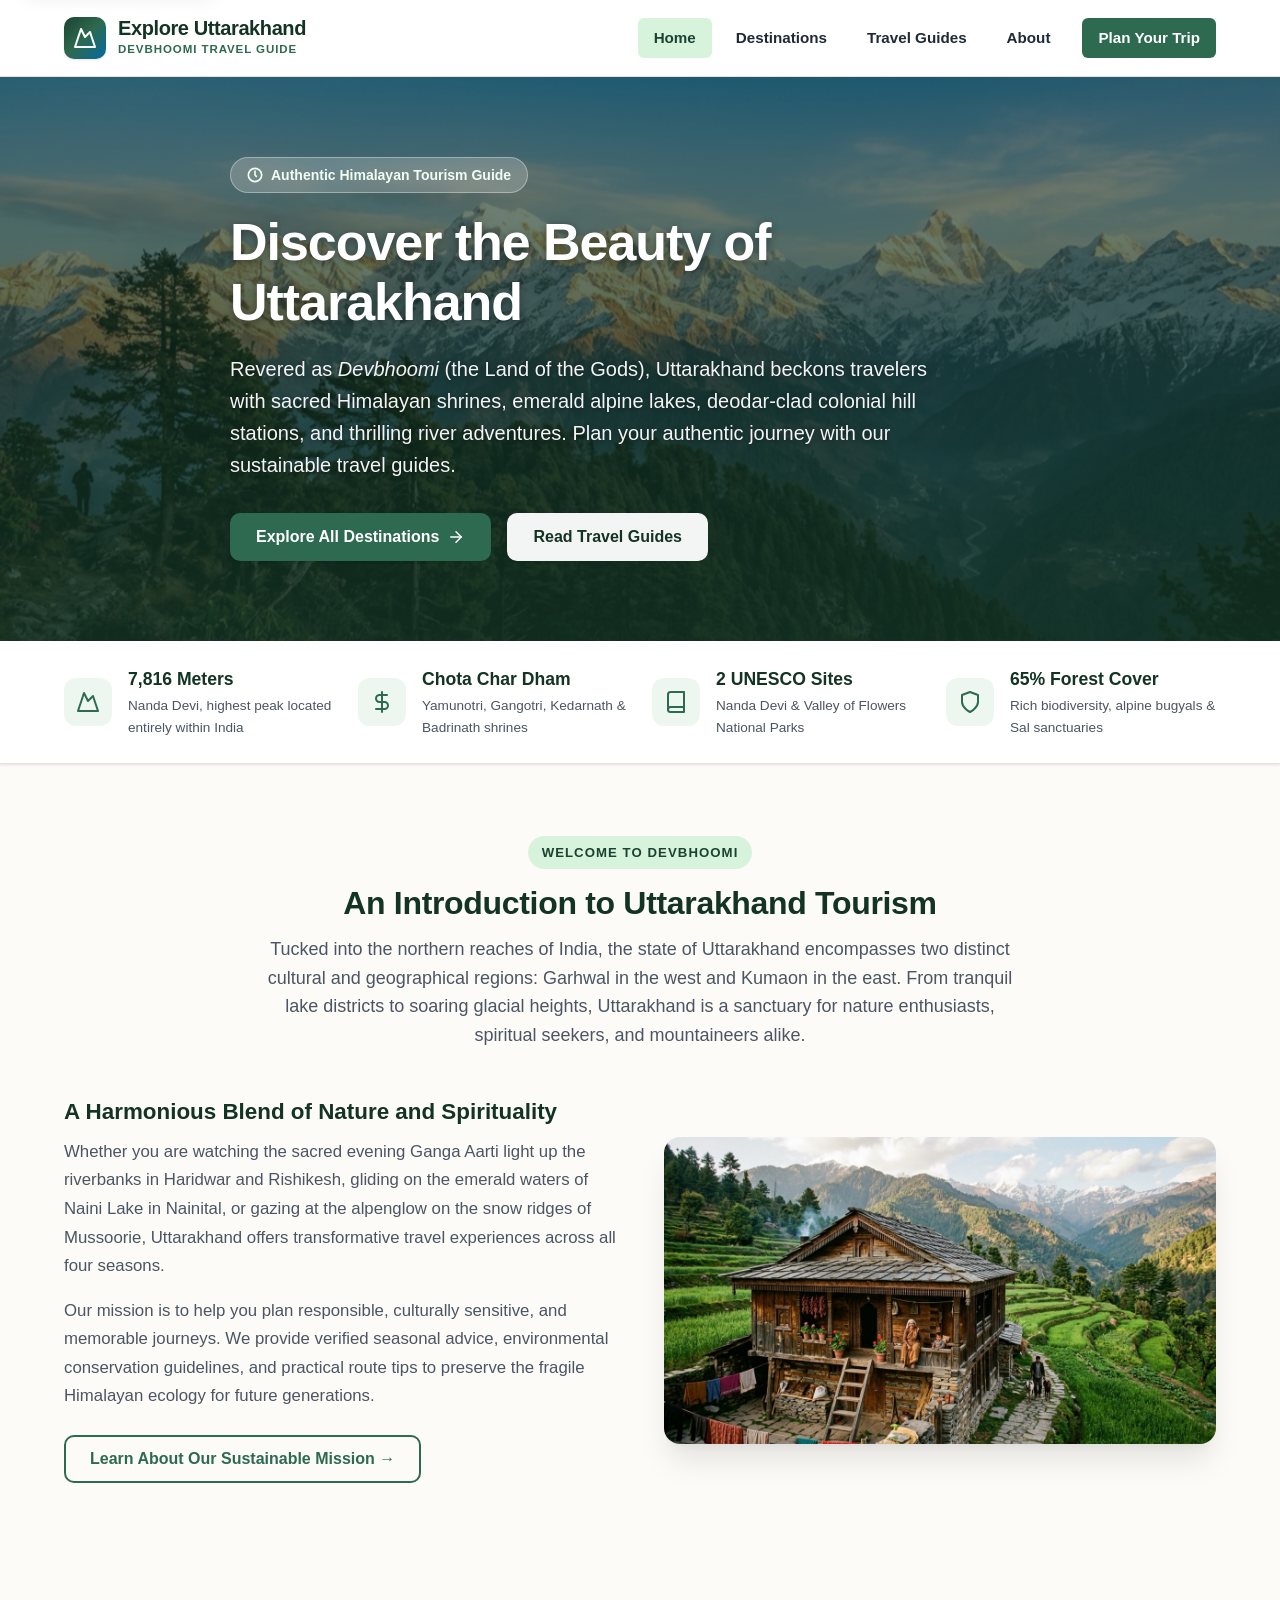
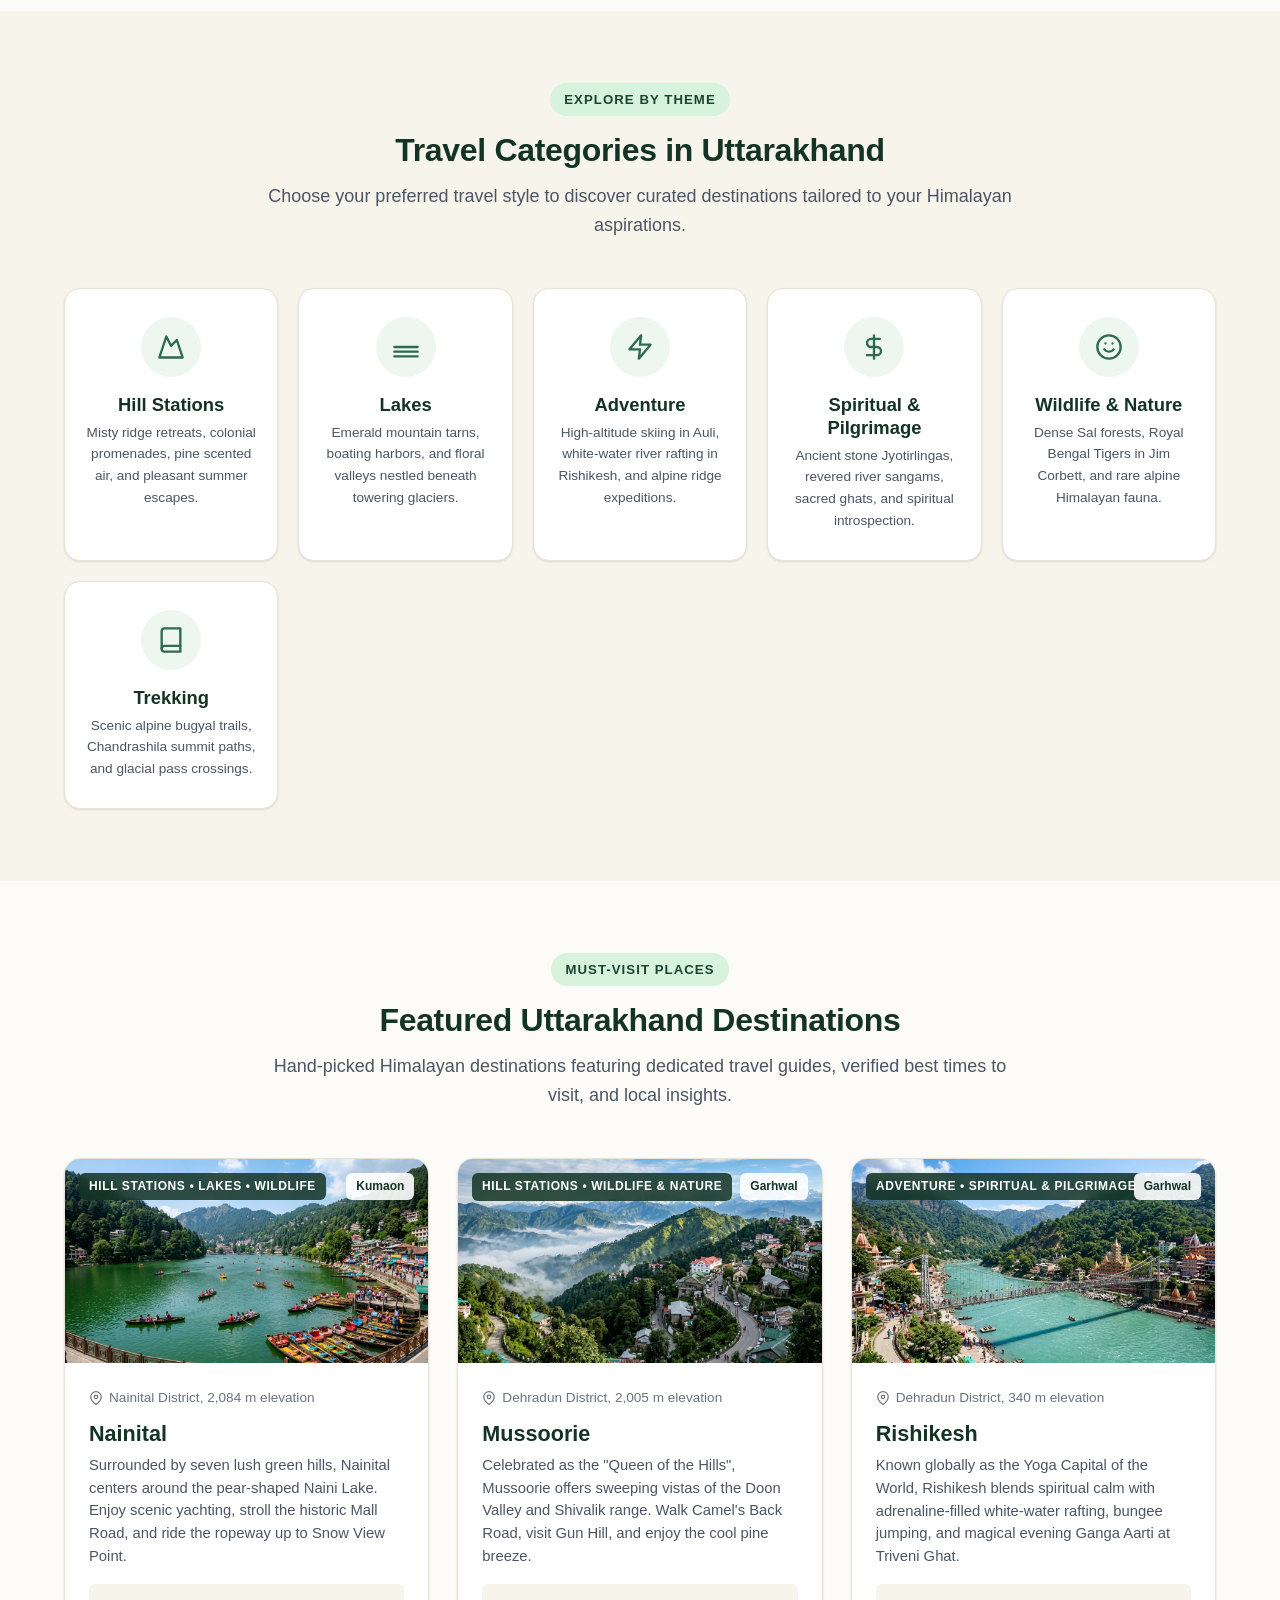
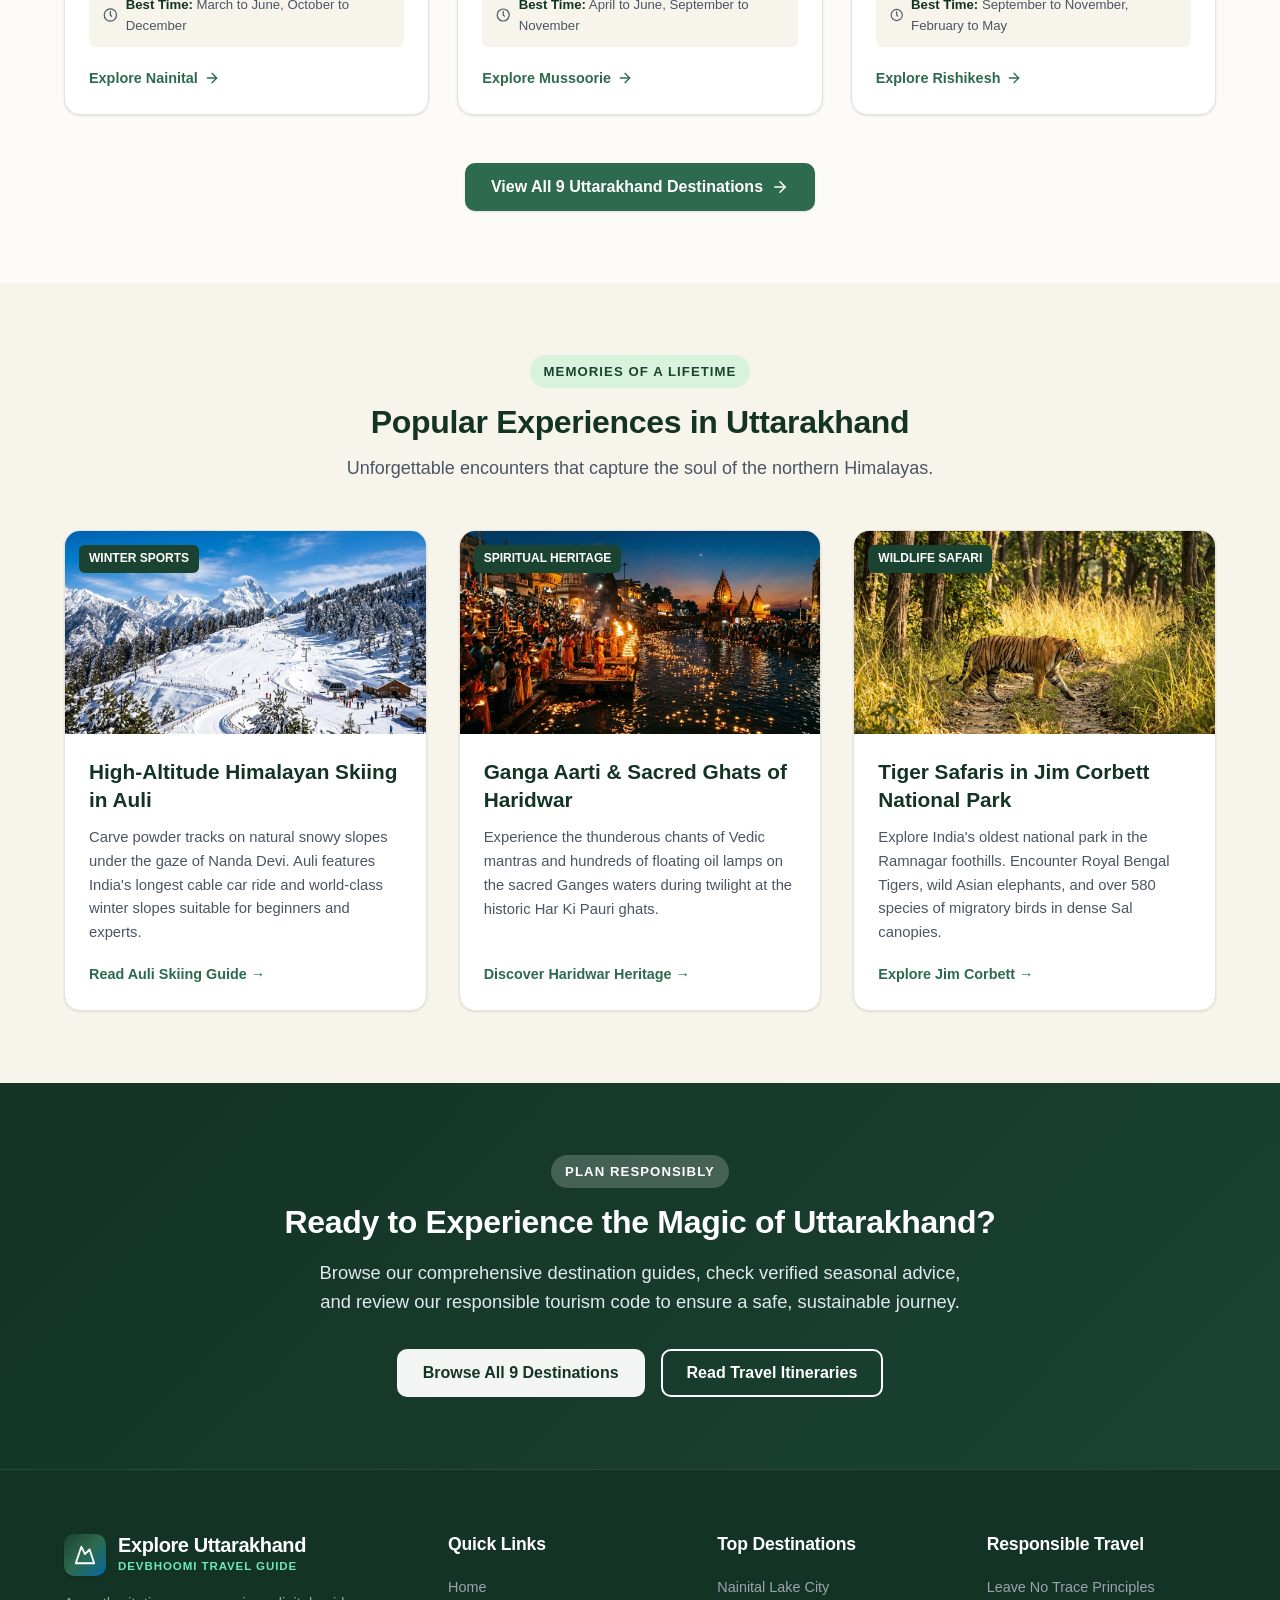
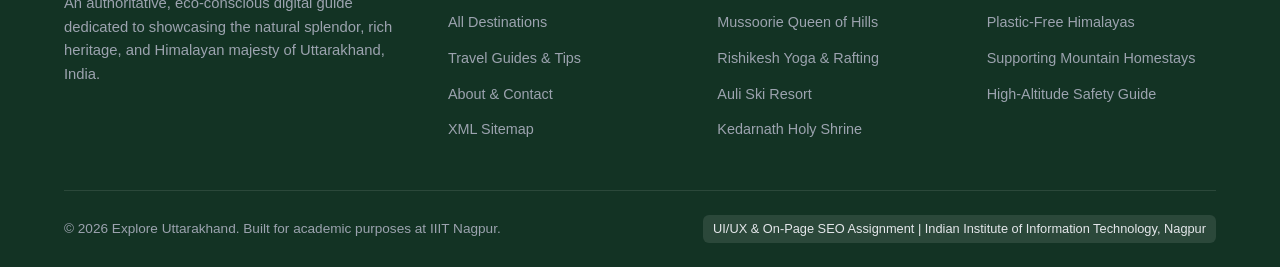
==== index.html @ f5f0573c "Initial commit - Explore Uttarakhand website" ====
<!DOCTYPE html>
<html lang="en">
<head>
  <meta charset="UTF-8">
  <meta name="viewport" content="width=device-width, initial-scale=1.0">
  
  <!-- Primary SEO Meta Tags -->
  <title>Explore Uttarakhand | Official Travel Guide to the Land of the Gods</title>
  <meta name="description" content="Discover the beauty of Uttarakhand with our comprehensive travel guide. Explore Himalayan hill stations, sacred pilgrimage sites, trekking routes, and serene lakes.">
  <meta name="keywords" content="Uttarakhand travel guide, places to visit in Uttarakhand, Uttarakhand tourism, Devbhoomi, Himalayan treks, Nainital, Mussoorie, Rishikesh, Kedarnath">
  <meta name="author" content="Explore Uttarakhand Academic Project Team, IIIT Nagpur">
  <meta name="robots" content="index, follow">
  
  <!-- Canonical URL (Placeholder for live deployment domain) -->
  <link rel="canonical" href="https://exploreuttarakhand.example.com/">

  <!-- Open Graph / Facebook Meta Tags -->
  <meta property="og:type" content="website">
  <meta property="og:site_name" content="Explore Uttarakhand">
  <meta property="og:url" content="https://exploreuttarakhand.example.com/">
  <meta property="og:title" content="Explore Uttarakhand | Official Travel Guide to the Land of the Gods">
  <meta property="og:description" content="Plan your journey across the snow-capped Himalayas, emerald glacial lakes, ancient temples, and roaring rivers of Uttarakhand.">
  <meta property="og:image" content="https://exploreuttarakhand.example.com/images/hero-himalayas.jpg">
  <meta property="og:locale" content="en_IN">

  <!-- Twitter Card Meta Tags -->
  <meta name="twitter:card" content="summary_large_image">
  <meta name="twitter:title" content="Explore Uttarakhand | Official Travel Guide">
  <meta name="twitter:description" content="Plan your journey across the snow-capped Himalayas, emerald glacial lakes, ancient temples, and roaring rivers of Uttarakhand.">
  <meta name="twitter:image" content="https://exploreuttarakhand.example.com/images/hero-himalayas.jpg">

  <!-- Stylesheet -->
  <link rel="stylesheet" href="css/style.css">

  <!-- Structured Data: Organization & WebSite JSON-LD -->
  <script type="application/ld+json">
  {
    "@context": "https://schema.org",
    "@graph": [
      {
        "@type": "WebSite",
        "@id": "https://exploreuttarakhand.example.com/#website",
        "url": "https://exploreuttarakhand.example.com/",
        "name": "Explore Uttarakhand",
        "description": "Comprehensive travel guide for tourism in Uttarakhand, India.",
        "inLanguage": "en-IN",
        "potentialAction": {
          "@type": "SearchAction",
          "target": "https://exploreuttarakhand.example.com/destinations.html?search={search_term_string}",
          "query-input": "required name=search_term_string"
        }
      },
      {
        "@type": "Organization",
        "@id": "https://exploreuttarakhand.example.com/#organization",
        "name": "Explore Uttarakhand Tourism Project",
        "url": "https://exploreuttarakhand.example.com/",
        "logo": "https://exploreuttarakhand.example.com/images/hero-himalayas.jpg",
        "description": "An educational UI/UX and On-Page SEO tourism initiative at the Indian Institute of Information Technology, Nagpur."
      }
    ]
  }
  </script>
</head>
<body>
  <!-- Accessible Skip to Content Link -->
  <a href="#main-content" class="skip-link">Skip to main content</a>

  <!-- Global Header & Navigation -->
  <header class="site-header">
    <div class="container navbar">
      <a href="index.html" class="brand-logo" aria-label="Explore Uttarakhand Homepage">
        <div class="brand-emblem" aria-hidden="true">
          <svg width="24" height="24" viewBox="0 0 24 24" fill="none" stroke="currentColor" stroke-width="2" stroke-linecap="round" stroke-linejoin="round">
            <path d="m8 3 4 8 5-5 5 15H2L8 3z"></path>
          </svg>
        </div>
        <div class="brand-text">
          <span class="brand-title">Explore Uttarakhand</span>
          <span class="brand-subtitle">Devbhoomi Travel Guide</span>
        </div>
      </a>

      <!-- Mobile Navigation Hamburger Button -->
      <button class="nav-toggle" aria-label="Toggle navigation menu" aria-expanded="false" aria-controls="primaryNavigation">
        <svg width="24" height="24" viewBox="0 0 24 24" fill="none" stroke="currentColor" stroke-width="2" stroke-linecap="round" stroke-linejoin="round">
          <line x1="3" y1="12" x2="21" y2="12"></line>
          <line x1="3" y1="6" x2="21" y2="6"></line>
          <line x1="3" y1="18" x2="21" y2="18"></line>
        </svg>
      </button>

      <!-- Primary Navigation Links -->
      <nav id="primaryNavigation" aria-label="Primary Site Navigation">
        <ul class="nav-menu">
          <li><a href="index.html" class="nav-link active" aria-current="page">Home</a></li>
          <li><a href="destinations.html" class="nav-link">Destinations</a></li>
          <li><a href="travel-guides.html" class="nav-link">Travel Guides</a></li>
          <li><a href="about.html" class="nav-link">About</a></li>
          <li><a href="destinations.html" class="nav-link nav-cta">Plan Your Trip</a></li>
        </ul>
      </nav>
    </div>
  </header>

  <!-- Main Landmark -->
  <main id="main-content">
    
    <!-- Hero Section -->
    <section class="hero" aria-label="Discover Uttarakhand Hero">
      <div class="hero-bg-wrapper">
        <img src="images/hero-himalayas.jpg" alt="Golden morning sunlight illuminating snow-capped Himalayan mountain peaks in Uttarakhand with alpine pine trees" class="hero-bg-img" width="1200" height="675" fetchpriority="high">
        <div class="hero-overlay"></div>
      </div>
      <div class="container hero-content">
        <span class="hero-tag">
          <svg width="16" height="16" viewBox="0 0 24 24" fill="none" stroke="currentColor" stroke-width="2.5" stroke-linecap="round" stroke-linejoin="round" aria-hidden="true">
            <circle cx="12" cy="12" r="10"></circle>
            <polyline points="12 6 12 12 14 14"></polyline>
          </svg>
          Authentic Himalayan Tourism Guide
        </span>
        <h1 class="hero-title">Discover the Beauty of Uttarakhand</h1>
        <p class="hero-lead">
          Revered as <em>Devbhoomi</em> (the Land of the Gods), Uttarakhand beckons travelers with sacred Himalayan shrines, emerald alpine lakes, deodar-clad colonial hill stations, and thrilling river adventures. Plan your authentic journey with our sustainable travel guides.
        </p>
        <div class="hero-actions">
          <a href="destinations.html" class="btn btn-primary">
            Explore All Destinations
            <svg width="18" height="18" viewBox="0 0 24 24" fill="none" stroke="currentColor" stroke-width="2" stroke-linecap="round" stroke-linejoin="round" aria-hidden="true"><line x1="5" y1="12" x2="19" y2="12"></line><polyline points="12 5 19 12 12 19"></polyline></svg>
          </a>
          <a href="travel-guides.html" class="btn btn-secondary">Read Travel Guides</a>
        </div>
      </div>
    </section>

    <!-- Highlights Fast Facts Bar -->
    <section class="highlights-bar" aria-label="Uttarakhand Key Highlights">
      <div class="container">
        <div class="highlights-grid">
          <div class="highlight-item">
            <div class="highlight-icon" aria-hidden="true">
              <svg width="24" height="24" viewBox="0 0 24 24" fill="none" stroke="currentColor" stroke-width="2" stroke-linecap="round" stroke-linejoin="round"><path d="m8 3 4 8 5-5 5 15H2L8 3z"></path></svg>
            </div>
            <div>
              <div class="highlight-title">7,816 Meters</div>
              <p class="highlight-desc">Nanda Devi, highest peak located entirely within India</p>
            </div>
          </div>
          <div class="highlight-item">
            <div class="highlight-icon" aria-hidden="true">
              <svg width="24" height="24" viewBox="0 0 24 24" fill="none" stroke="currentColor" stroke-width="2" stroke-linecap="round" stroke-linejoin="round"><path d="M12 2v20M17 5H9.5a3.5 3.5 0 0 0 0 7h5a3.5 3.5 0 0 1 0 7H6"></path></svg>
            </div>
            <div>
              <div class="highlight-title">Chota Char Dham</div>
              <p class="highlight-desc">Yamunotri, Gangotri, Kedarnath & Badrinath shrines</p>
            </div>
          </div>
          <div class="highlight-item">
            <div class="highlight-icon" aria-hidden="true">
              <svg width="24" height="24" viewBox="0 0 24 24" fill="none" stroke="currentColor" stroke-width="2" stroke-linecap="round" stroke-linejoin="round"><path d="M4 19.5A2.5 2.5 0 0 1 6.5 17H20"></path><path d="M6.5 2H20v20H6.5A2.5 2.5 0 0 1 4 19.5v-15A2.5 2.5 0 0 1 6.5 2z"></path></svg>
            </div>
            <div>
              <div class="highlight-title">2 UNESCO Sites</div>
              <p class="highlight-desc">Nanda Devi & Valley of Flowers National Parks</p>
            </div>
          </div>
          <div class="highlight-item">
            <div class="highlight-icon" aria-hidden="true">
              <svg width="24" height="24" viewBox="0 0 24 24" fill="none" stroke="currentColor" stroke-width="2" stroke-linecap="round" stroke-linejoin="round"><path d="M12 22s8-4 8-10V5l-8-3-8 3v7c0 6 8 10 8 10z"></path></svg>
            </div>
            <div>
              <div class="highlight-title">65% Forest Cover</div>
              <p class="highlight-desc">Rich biodiversity, alpine bugyals & Sal sanctuaries</p>
            </div>
          </div>
        </div>
      </div>
    </section>

    <!-- Introduction to Uttarakhand Tourism -->
    <section class="section" aria-labelledby="introHeading">
      <div class="container">
        <div class="section-header">
          <span class="section-badge">Welcome to Devbhoomi</span>
          <h2 id="introHeading">An Introduction to Uttarakhand Tourism</h2>
          <p>
            Tucked into the northern reaches of India, the state of Uttarakhand encompasses two distinct cultural and geographical regions: Garhwal in the west and Kumaon in the east. From tranquil lake districts to soaring glacial heights, Uttarakhand is a sanctuary for nature enthusiasts, spiritual seekers, and mountaineers alike.
          </p>
        </div>

        <div class="about-grid">
          <div class="about-text">
            <h3>A Harmonious Blend of Nature and Spirituality</h3>
            <p>
              Whether you are watching the sacred evening Ganga Aarti light up the riverbanks in Haridwar and Rishikesh, gliding on the emerald waters of Naini Lake in Nainital, or gazing at the alpenglow on the snow ridges of Mussoorie, Uttarakhand offers transformative travel experiences across all four seasons.
            </p>
            <p>
              Our mission is to help you plan responsible, culturally sensitive, and memorable journeys. We provide verified seasonal advice, environmental conservation guidelines, and practical route tips to preserve the fragile Himalayan ecology for future generations.
            </p>
            <div style="margin-top: 24px;">
              <a href="about.html" class="btn btn-outline">Learn About Our Sustainable Mission &rarr;</a>
            </div>
          </div>
          <div class="about-image-wrapper">
            <img src="images/about-uttarakhand-heritage.jpg" alt="Traditional slate-roofed wooden mountain house nestled in terraced agricultural fields in Uttarakhand" width="1200" height="675" loading="lazy">
          </div>
        </div>
      </div>
    </section>

    <!-- Travel Categories Section -->
    <section class="section section-alt" aria-labelledby="categoriesHeading">
      <div class="container">
        <div class="section-header">
          <span class="section-badge">Explore by Theme</span>
          <h2 id="categoriesHeading">Travel Categories in Uttarakhand</h2>
          <p>Choose your preferred travel style to discover curated destinations tailored to your Himalayan aspirations.</p>
        </div>

        <div class="categories-grid">
          <!-- Hill Stations -->
          <a href="destinations.html?category=Hill+Stations" class="category-card" aria-label="Explore Hill Stations in Uttarakhand">
            <div class="category-icon-box" aria-hidden="true">
              <svg width="28" height="28" viewBox="0 0 24 24" fill="none" stroke="currentColor" stroke-width="2" stroke-linecap="round" stroke-linejoin="round">
                <path d="m8 3 4 8 5-5 5 15H2L8 3z"></path>
              </svg>
            </div>
            <h3 class="category-title">Hill Stations</h3>
            <p class="category-text">Misty ridge retreats, colonial promenades, pine scented air, and pleasant summer escapes.</p>
          </a>

          <!-- Lakes -->
          <a href="destinations.html?category=Lakes" class="category-card" aria-label="Explore Himalayan Lakes in Uttarakhand">
            <div class="category-icon-box" aria-hidden="true">
              <svg width="28" height="28" viewBox="0 0 24 24" fill="none" stroke="currentColor" stroke-width="2" stroke-linecap="round" stroke-linejoin="round">
                <path d="M2 12h20M2 16h20M2 20h20"></path>
              </svg>
            </div>
            <h3 class="category-title">Lakes</h3>
            <p class="category-text">Emerald mountain tarns, boating harbors, and floral valleys nestled beneath towering glaciers.</p>
          </a>

          <!-- Adventure -->
          <a href="destinations.html?category=Adventure" class="category-card" aria-label="Explore Adventure and Treks in Uttarakhand">
            <div class="category-icon-box" aria-hidden="true">
              <svg width="28" height="28" viewBox="0 0 24 24" fill="none" stroke="currentColor" stroke-width="2" stroke-linecap="round" stroke-linejoin="round">
                <polygon points="13 2 3 14 12 14 11 22 21 10 12 10 13 2"></polygon>
              </svg>
            </div>
            <h3 class="category-title">Adventure</h3>
            <p class="category-text">High-altitude skiing in Auli, white-water river rafting in Rishikesh, and alpine ridge expeditions.</p>
          </a>

          <!-- Spiritual & Pilgrimage -->
          <a href="destinations.html?category=Spiritual+%26+Pilgrimage" class="category-card" aria-label="Explore Spiritual & Pilgrimage Shrines in Uttarakhand">
            <div class="category-icon-box" aria-hidden="true">
              <svg width="28" height="28" viewBox="0 0 24 24" fill="none" stroke="currentColor" stroke-width="2" stroke-linecap="round" stroke-linejoin="round">
                <path d="M12 2v20M17 5H9.5a3.5 3.5 0 0 0 0 7h5a3.5 3.5 0 0 1 0 7H6"></path>
              </svg>
            </div>
            <h3 class="category-title">Spiritual & Pilgrimage</h3>
            <p class="category-text">Ancient stone Jyotirlingas, revered river sangams, sacred ghats, and spiritual introspection.</p>
          </a>

          <!-- Wildlife & Nature -->
          <a href="destinations.html?category=Wildlife+%26+Nature" class="category-card" aria-label="Explore Wildlife & Nature Sanctuaries in Uttarakhand">
            <div class="category-icon-box" aria-hidden="true">
              <svg width="28" height="28" viewBox="0 0 24 24" fill="none" stroke="currentColor" stroke-width="2" stroke-linecap="round" stroke-linejoin="round">
                <circle cx="12" cy="12" r="10"></circle>
                <path d="M8 14s1.5 2 4 2 4-2 4-2"></path>
                <line x1="9" y1="9" x2="9.01" y2="9"></line>
                <line x1="15" y1="9" x2="15.01" y2="9"></line>
              </svg>
            </div>
            <h3 class="category-title">Wildlife & Nature</h3>
            <p class="category-text">Dense Sal forests, Royal Bengal Tigers in Jim Corbett, and rare alpine Himalayan fauna.</p>
          </a>

          <!-- Trekking -->
          <a href="destinations.html?category=Trekking" class="category-card" aria-label="Explore Trekking Trails in Uttarakhand">
            <div class="category-icon-box" aria-hidden="true">
              <svg width="28" height="28" viewBox="0 0 24 24" fill="none" stroke="currentColor" stroke-width="2" stroke-linecap="round" stroke-linejoin="round">
                <path d="M4 19.5A2.5 2.5 0 0 1 6.5 17H20"></path>
                <path d="M6.5 2H20v20H6.5A2.5 2.5 0 0 1 4 19.5v-15A2.5 2.5 0 0 1 6.5 2z"></path>
              </svg>
            </div>
            <h3 class="category-title">Trekking</h3>
            <p class="category-text">Scenic alpine bugyal trails, Chandrashila summit paths, and glacial pass crossings.</p>
          </a>
        </div>
      </div>
    </section>

    <!-- Featured Destinations Section -->
    <section class="section" aria-labelledby="featuredHeading">
      <div class="container">
        <div class="section-header">
          <span class="section-badge">Must-Visit Places</span>
          <h2 id="featuredHeading">Featured Uttarakhand Destinations</h2>
          <p>Hand-picked Himalayan destinations featuring dedicated travel guides, verified best times to visit, and local insights.</p>
        </div>

        <div class="destinations-grid">
          
          <!-- Card 1: Nainital -->
          <article class="destination-card">
            <div class="destination-img-wrapper">
              <img src="images/destination-nainital-lake.jpg" alt="Vibrant colorful wooden rowboats floating peacefully on emerald Naini Lake surrounded by forested hill slopes" class="destination-img" width="1200" height="675" loading="lazy">
              <span class="destination-badge">Hill Stations • Lakes • Wildlife</span>
              <span class="destination-region">Kumaon</span>
            </div>
            <div class="destination-body">
              <div class="destination-location">
                <svg width="14" height="14" viewBox="0 0 24 24" fill="none" stroke="currentColor" stroke-width="2" stroke-linecap="round" stroke-linejoin="round" aria-hidden="true"><path d="M21 10c0 7-9 13-9 13s-9-6-9-13a9 9 0 0 1 18 0z"></path><circle cx="12" cy="10" r="3"></circle></svg>
                Nainital District, 2,084 m elevation
              </div>
              <h3 class="destination-title">
                <a href="nainital.html">Nainital</a>
              </h3>
              <p class="destination-desc">
                Surrounded by seven lush green hills, Nainital centers around the pear-shaped Naini Lake. Enjoy scenic yachting, stroll the historic Mall Road, and ride the ropeway up to Snow View Point.
              </p>
              <div class="destination-meta-box">
                <svg width="16" height="16" viewBox="0 0 24 24" fill="none" stroke="currentColor" stroke-width="2" stroke-linecap="round" stroke-linejoin="round" aria-hidden="true"><circle cx="12" cy="12" r="10"></circle><polyline points="12 6 12 12 14 14"></polyline></svg>
                <span><strong>Best Time:</strong> March to June, October to December</span>
              </div>
              <div class="destination-footer">
                <a href="nainital.html" class="destination-link-btn" aria-label="Explore Nainital dedicated travel guide">
                  Explore Nainital
                  <svg width="16" height="16" viewBox="0 0 24 24" fill="none" stroke="currentColor" stroke-width="2" stroke-linecap="round" stroke-linejoin="round" aria-hidden="true"><line x1="5" y1="12" x2="19" y2="12"></line><polyline points="12 5 19 12 12 19"></polyline></svg>
                </a>
              </div>
            </div>
          </article>

          <!-- Card 2: Mussoorie -->
          <article class="destination-card">
            <div class="destination-img-wrapper">
              <img src="images/destination-mussoorie-hills.jpg" alt="Picturesque hill town of Mussoorie overlooking misty mountain valleys and distant snow-clad Himalayan peaks" class="destination-img" width="1200" height="675" loading="lazy">
              <span class="destination-badge">Hill Stations • Wildlife & Nature</span>
              <span class="destination-region">Garhwal</span>
            </div>
            <div class="destination-body">
              <div class="destination-location">
                <svg width="14" height="14" viewBox="0 0 24 24" fill="none" stroke="currentColor" stroke-width="2" stroke-linecap="round" stroke-linejoin="round" aria-hidden="true"><path d="M21 10c0 7-9 13-9 13s-9-6-9-13a9 9 0 0 1 18 0z"></path><circle cx="12" cy="10" r="3"></circle></svg>
                Dehradun District, 2,005 m elevation
              </div>
              <h3 class="destination-title">
                <a href="mussoorie.html">Mussoorie</a>
              </h3>
              <p class="destination-desc">
                Celebrated as the "Queen of the Hills", Mussoorie offers sweeping vistas of the Doon Valley and Shivalik range. Walk Camel's Back Road, visit Gun Hill, and enjoy the cool pine breeze.
              </p>
              <div class="destination-meta-box">
                <svg width="16" height="16" viewBox="0 0 24 24" fill="none" stroke="currentColor" stroke-width="2" stroke-linecap="round" stroke-linejoin="round" aria-hidden="true"><circle cx="12" cy="12" r="10"></circle><polyline points="12 6 12 12 14 14"></polyline></svg>
                <span><strong>Best Time:</strong> April to June, September to November</span>
              </div>
              <div class="destination-footer">
                <a href="mussoorie.html" class="destination-link-btn" aria-label="Explore Mussoorie dedicated travel guide">
                  Explore Mussoorie
                  <svg width="16" height="16" viewBox="0 0 24 24" fill="none" stroke="currentColor" stroke-width="2" stroke-linecap="round" stroke-linejoin="round" aria-hidden="true"><line x1="5" y1="12" x2="19" y2="12"></line><polyline points="12 5 19 12 12 19"></polyline></svg>
                </a>
              </div>
            </div>
          </article>

          <!-- Card 3: Rishikesh -->
          <article class="destination-card">
            <div class="destination-img-wrapper">
              <img src="images/destination-rishikesh-ganga.jpg" alt="Iconic suspension bridge stretching across the turquoise holy Ganga river flanked by temples and green Himalayan hills in Rishikesh" class="destination-img" width="1200" height="675" loading="lazy">
              <span class="destination-badge">Adventure • Spiritual & Pilgrimage</span>
              <span class="destination-region">Garhwal</span>
            </div>
            <div class="destination-body">
              <div class="destination-location">
                <svg width="14" height="14" viewBox="0 0 24 24" fill="none" stroke="currentColor" stroke-width="2" stroke-linecap="round" stroke-linejoin="round" aria-hidden="true"><path d="M21 10c0 7-9 13-9 13s-9-6-9-13a9 9 0 0 1 18 0z"></path><circle cx="12" cy="10" r="3"></circle></svg>
                Dehradun District, 340 m elevation
              </div>
              <h3 class="destination-title">
                <a href="rishikesh.html">Rishikesh</a>
              </h3>
              <p class="destination-desc">
                Known globally as the Yoga Capital of the World, Rishikesh blends spiritual calm with adrenaline-filled white-water rafting, bungee jumping, and magical evening Ganga Aarti at Triveni Ghat.
              </p>
              <div class="destination-meta-box">
                <svg width="16" height="16" viewBox="0 0 24 24" fill="none" stroke="currentColor" stroke-width="2" stroke-linecap="round" stroke-linejoin="round" aria-hidden="true"><circle cx="12" cy="12" r="10"></circle><polyline points="12 6 12 12 14 14"></polyline></svg>
                <span><strong>Best Time:</strong> September to November, February to May</span>
              </div>
              <div class="destination-footer">
                <a href="rishikesh.html" class="destination-link-btn" aria-label="Explore Rishikesh dedicated travel guide">
                  Explore Rishikesh
                  <svg width="16" height="16" viewBox="0 0 24 24" fill="none" stroke="currentColor" stroke-width="2" stroke-linecap="round" stroke-linejoin="round" aria-hidden="true"><line x1="5" y1="12" x2="19" y2="12"></line><polyline points="12 5 19 12 12 19"></polyline></svg>
                </a>
              </div>
            </div>
          </article>

        </div>

        <div style="text-align: center; margin-top: 48px;">
          <a href="destinations.html" class="btn btn-primary">
            View All 9 Uttarakhand Destinations
            <svg width="18" height="18" viewBox="0 0 24 24" fill="none" stroke="currentColor" stroke-width="2" stroke-linecap="round" stroke-linejoin="round" aria-hidden="true"><line x1="5" y1="12" x2="19" y2="12"></line><polyline points="12 5 19 12 12 19"></polyline></svg>
          </a>
        </div>
      </div>
    </section>

    <!-- Popular Experiences & Travel Inspiration -->
    <section class="section section-alt" aria-labelledby="experiencesHeading">
      <div class="container">
        <div class="section-header">
          <span class="section-badge">Memories of a Lifetime</span>
          <h2 id="experiencesHeading">Popular Experiences in Uttarakhand</h2>
          <p>Unforgettable encounters that capture the soul of the northern Himalayas.</p>
        </div>

        <div class="guides-grid">
          
          <div class="guide-card">
            <div class="guide-img-box">
              <img src="images/destination-auli-snow.jpg" alt="Snowboarders and skiers on snowy slopes of Auli ski resort in winter" class="guide-img" width="1200" height="675" loading="lazy">
              <span class="guide-category-tag">Winter Sports</span>
            </div>
            <div class="guide-body">
              <h3 class="guide-title">High-Altitude Himalayan Skiing in Auli</h3>
              <p class="guide-excerpt">
                Carve powder tracks on natural snowy slopes under the gaze of Nanda Devi. Auli features India's longest cable car ride and world-class winter slopes suitable for beginners and experts.
              </p>
              <a href="destination-details.html?id=auli" class="destination-link-btn">Read Auli Skiing Guide &rarr;</a>
            </div>
          </div>

          <div class="guide-card">
            <div class="guide-img-box">
              <img src="images/destination-haridwar-ghat.jpg" alt="Har Ki Pauri ghat glowing with evening diyas and oil lamps during holy Ganga Aarti" class="guide-img" width="1200" height="675" loading="lazy">
              <span class="guide-category-tag">Spiritual Heritage</span>
            </div>
            <div class="guide-body">
              <h3 class="guide-title">Ganga Aarti & Sacred Ghats of Haridwar</h3>
              <p class="guide-excerpt">
                Experience the thunderous chants of Vedic mantras and hundreds of floating oil lamps on the sacred Ganges waters during twilight at the historic Har Ki Pauri ghats.
              </p>
              <a href="destination-details.html?id=haridwar" class="destination-link-btn">Discover Haridwar Heritage &rarr;</a>
            </div>
          </div>

          <div class="guide-card">
            <div class="guide-img-box">
              <img src="images/experience-corbett-wildlife.jpg" alt="Bengal tiger walking along forested track in Jim Corbett National Park" class="guide-img" width="1200" height="675" loading="lazy">
              <span class="guide-category-tag">Wildlife Safari</span>
            </div>
            <div class="guide-body">
              <h3 class="guide-title">Tiger Safaris in Jim Corbett National Park</h3>
              <p class="guide-excerpt">
                Explore India's oldest national park in the Ramnagar foothills. Encounter Royal Bengal Tigers, wild Asian elephants, and over 580 species of migratory birds in dense Sal canopies.
              </p>
              <a href="jim-corbett.html" class="destination-link-btn">Explore Jim Corbett &rarr;</a>
            </div>
          </div>

        </div>
      </div>
    </section>

    <!-- Call to Action Banner -->
    <section class="section" style="background: linear-gradient(135deg, var(--color-forest-dark) 0%, var(--color-forest-deep) 100%); color: white; text-align: center;">
      <div class="container">
        <span class="section-badge" style="background: rgba(255,255,255,0.2); color: white;">Plan Responsibly</span>
        <h2 style="color: white; margin-bottom: 16px;">Ready to Experience the Magic of Uttarakhand?</h2>
        <p style="color: #e2e8f0; max-width: 650px; margin: 0 auto 32px auto; font-size: 1.15rem;">
          Browse our comprehensive destination guides, check verified seasonal advice, and review our responsible tourism code to ensure a safe, sustainable journey.
        </p>
        <div style="display: flex; gap: 16px; justify-content: center; flex-wrap: wrap;">
          <a href="destinations.html" class="btn btn-secondary">Browse All 9 Destinations</a>
          <a href="travel-guides.html" class="btn btn-outline" style="border-color: white; color: white;">Read Travel Itineraries</a>
        </div>
      </div>
    </section>

  </main>

  <!-- Global Accessible Footer -->
  <footer class="site-footer">
    <div class="container">
      <div class="footer-grid">
        <div class="footer-col">
          <div class="brand-logo" style="margin-bottom: 16px;">
            <div class="brand-emblem" aria-hidden="true">
              <svg width="22" height="22" viewBox="0 0 24 24" fill="none" stroke="currentColor" stroke-width="2" stroke-linecap="round" stroke-linejoin="round">
                <path d="m8 3 4 8 5-5 5 15H2L8 3z"></path>
              </svg>
            </div>
            <div class="brand-text">
              <span class="brand-title" style="color: white;">Explore Uttarakhand</span>
              <span class="brand-subtitle" style="color: #6ee7b7;">Devbhoomi Travel Guide</span>
            </div>
          </div>
          <p>
            An authoritative, eco-conscious digital guide dedicated to showcasing the natural splendor, rich heritage, and Himalayan majesty of Uttarakhand, India.
          </p>
        </div>

        <div class="footer-col">
          <h3>Quick Links</h3>
          <ul class="footer-links">
            <li><a href="index.html">Home</a></li>
            <li><a href="destinations.html">All Destinations</a></li>
            <li><a href="travel-guides.html">Travel Guides & Tips</a></li>
            <li><a href="about.html">About & Contact</a></li>
            <li><a href="sitemap.xml">XML Sitemap</a></li>
          </ul>
        </div>

        <div class="footer-col">
          <h3>Top Destinations</h3>
          <ul class="footer-links">
            <li><a href="nainital.html">Nainital Lake City</a></li>
            <li><a href="mussoorie.html">Mussoorie Queen of Hills</a></li>
            <li><a href="rishikesh.html">Rishikesh Yoga & Rafting</a></li>
            <li><a href="destination-details.html?id=auli">Auli Ski Resort</a></li>
            <li><a href="destination-details.html?id=kedarnath">Kedarnath Holy Shrine</a></li>
          </ul>
        </div>

        <div class="footer-col">
          <h3>Responsible Travel</h3>
          <ul class="footer-links">
            <li><a href="about.html#responsible-tourism">Leave No Trace Principles</a></li>
            <li><a href="about.html#responsible-tourism">Plastic-Free Himalayas</a></li>
            <li><a href="about.html#responsible-tourism">Supporting Mountain Homestays</a></li>
            <li><a href="travel-guides.html#trekking-guide">High-Altitude Safety Guide</a></li>
          </ul>
        </div>
      </div>

      <div class="footer-bottom">
        <div>
          &copy; 2026 Explore Uttarakhand. Built for academic purposes at IIIT Nagpur.
        </div>
        <div class="footer-academic-badge">
          UI/UX & On-Page SEO Assignment | Indian Institute of Information Technology, Nagpur
        </div>
      </div>
    </div>
  </footer>

  <!-- JavaScript -->
  <script src="js/script.js" defer></script>
</body>
</html>
---- css/style.css ----
/* ==========================================================================
   Explore Uttarakhand — Main Stylesheet
   Designed for UI/UX & Technical On-Page SEO
   Color Palette: Forest Green, Sky Blue, Warm Cream, Pure White
   ========================================================================== */

/* --- Design Tokens & CSS Variables --- */
:root {
  /* Color Palette */
  --color-forest-dark: #133324;
  --color-forest-deep: #1b4332;
  --color-forest-primary: #2d6a4f;
  --color-forest-light: #40916c;
  --color-forest-soft: #d8f3dc;
  --color-forest-subtle: #edf7f0;

  --color-sky-deep: #0369a1;
  --color-sky-primary: #0284c7;
  --color-sky-light: #e0f2fe;
  --color-sky-soft: #f0f9ff;

  --color-cream-bg: #fcfbf7;
  --color-cream-surface: #f7f4ec;
  --color-cream-card: #ffffff;
  --color-cream-border: #e8e3d6;

  --color-text-main: #1f2937;
  --color-text-muted: #4b5563;
  --color-text-light: #6b7280;
  --color-white: #ffffff;

  --color-gold: #b45309;
  --color-gold-soft: #fef3c7;
  --color-danger: #b91c1c;
  --color-success: #15803d;

  /* Typography */
  --font-sans: -apple-system, BlinkMacSystemFont, "Segoe UI", Roboto, "Helvetica Neue", Arial, sans-serif;
  --font-serif: Georgia, "Times New Roman", Times, serif;

  /* Elevation Shadows */
  --shadow-sm: 0 1px 3px rgba(0, 0, 0, 0.07), 0 1px 2px rgba(0, 0, 0, 0.04);
  --shadow-md: 0 4px 8px -1px rgba(0, 0, 0, 0.08), 0 2px 4px -2px rgba(0, 0, 0, 0.04);
  --shadow-lg: 0 10px 20px -3px rgba(0, 0, 0, 0.08), 0 4px 6px -4px rgba(0, 0, 0, 0.03);
  --shadow-xl: 0 20px 30px -5px rgba(0, 0, 0, 0.1), 0 8px 10px -6px rgba(0, 0, 0, 0.04);

  /* Border Radii */
  --radius-sm: 6px;
  --radius-md: 10px;
  --radius-lg: 16px;
  --radius-full: 9999px;

  /* Layout */
  --max-width: 1200px;
  --header-height: 76px;
  --transition-fast: 150ms ease;
  --transition-normal: 250ms ease;
}

/* --- Reset & Global Box Sizing --- */
*, *::before, *::after {
  box-sizing: border-box;
  margin: 0;
  padding: 0;
}

html {
  font-size: 16px;
  line-height: 1.6;
  scroll-behavior: smooth;
  -webkit-text-size-adjust: 100%;
}

body {
  font-family: var(--font-sans);
  color: var(--color-text-main);
  background-color: var(--color-cream-bg);
  min-height: 100vh;
  display: flex;
  flex-direction: column;
  overflow-x: hidden;
}

/* --- Accessibility: Skip to Content & Focus Styles --- */
.skip-link {
  position: absolute;
  top: -60px;
  left: 20px;
  background: var(--color-forest-dark);
  color: var(--color-white);
  padding: 12px 20px;
  z-index: 9999;
  border-radius: var(--radius-sm);
  text-decoration: none;
  font-weight: 600;
  box-shadow: var(--shadow-lg);
  transition: top var(--transition-fast);
}

.skip-link:focus {
  top: 15px;
}

:focus-visible {
  outline: 3px solid var(--color-sky-primary);
  outline-offset: 3px;
}

/* --- Typography Hierarchy (SEO & Accessibility) --- */
h1, h2, h3, h4, h5, h6 {
  color: var(--color-forest-dark);
  font-weight: 700;
  line-height: 1.25;
  margin-bottom: 0.75rem;
}

h1 {
  font-size: 2.5rem;
  letter-spacing: -0.02em;
}

h2 {
  font-size: 2rem;
  letter-spacing: -0.01em;
}

h3 {
  font-size: 1.4rem;
}

h4 {
  font-size: 1.15rem;
}

p {
  margin-bottom: 1rem;
  color: var(--color-text-muted);
}

a {
  color: var(--color-forest-primary);
  text-decoration: underline;
  text-decoration-thickness: 1.5px;
  text-underline-offset: 3px;
  transition: color var(--transition-fast);
}

a:hover {
  color: var(--color-sky-deep);
}

img {
  max-width: 100%;
  height: auto;
  display: block;
}

/* --- Container & Section Structure --- */
.container {
  width: 100%;
  max-width: var(--max-width);
  margin-left: auto;
  margin-right: auto;
  padding-left: 24px;
  padding-right: 24px;
}

.section {
  padding: 72px 0;
}

.section-alt {
  background-color: var(--color-cream-surface);
}

.section-header {
  text-align: center;
  max-width: 760px;
  margin: 0 auto 48px auto;
}

.section-badge {
  display: inline-block;
  background-color: var(--color-forest-soft);
  color: var(--color-forest-deep);
  font-size: 0.825rem;
  font-weight: 700;
  text-transform: uppercase;
  letter-spacing: 0.08em;
  padding: 6px 14px;
  border-radius: var(--radius-full);
  margin-bottom: 14px;
}

.section-header p {
  font-size: 1.125rem;
  color: var(--color-text-muted);
}

/* --- Header & Navigation Bar --- */
.site-header {
  position: sticky;
  top: 0;
  background-color: rgba(255, 255, 255, 0.96);
  backdrop-filter: blur(10px);
  -webkit-backdrop-filter: blur(10px);
  border-bottom: 1px solid var(--color-cream-border);
  z-index: 1000;
  transition: box-shadow var(--transition-normal);
}

.site-header.is-scrolled {
  box-shadow: var(--shadow-sm);
}

.navbar {
  display: flex;
  align-items: center;
  justify-content: space-between;
  height: var(--header-height);
}

.brand-logo {
  display: flex;
  align-items: center;
  gap: 12px;
  text-decoration: none;
  color: var(--color-forest-dark);
}

.brand-emblem {
  width: 42px;
  height: 42px;
  background: linear-gradient(135deg, var(--color-forest-deep) 0%, var(--color-forest-primary) 50%, var(--color-sky-deep) 100%);
  border-radius: 10px;
  display: flex;
  align-items: center;
  justify-content: center;
  color: var(--color-white);
  box-shadow: var(--shadow-sm);
}

.brand-text {
  display: flex;
  flex-direction: column;
}

.brand-title {
  font-size: 1.25rem;
  font-weight: 800;
  letter-spacing: -0.02em;
  color: var(--color-forest-dark);
  line-height: 1.15;
}

.brand-subtitle {
  font-size: 0.72rem;
  font-weight: 600;
  letter-spacing: 0.08em;
  text-transform: uppercase;
  color: var(--color-forest-primary);
}

.nav-menu {
  display: flex;
  align-items: center;
  list-style: none;
  gap: 8px;
}

.nav-link {
  display: inline-block;
  padding: 8px 16px;
  font-weight: 600;
  font-size: 0.95rem;
  color: var(--color-text-main);
  text-decoration: none;
  border-radius: var(--radius-sm);
  transition: all var(--transition-fast);
}

.nav-link:hover {
  color: var(--color-forest-primary);
  background-color: var(--color-forest-subtle);
}

.nav-link.active {
  color: var(--color-forest-deep);
  background-color: var(--color-forest-soft);
}

.nav-cta {
  background-color: var(--color-forest-primary);
  color: var(--color-white) !important;
  margin-left: 8px;
}

.nav-cta:hover {
  background-color: var(--color-forest-deep);
  color: var(--color-white) !important;
}

/* Mobile Nav Toggle */
.nav-toggle {
  display: none;
  background: transparent;
  border: 1px solid var(--color-cream-border);
  padding: 8px;
  border-radius: var(--radius-sm);
  cursor: pointer;
  color: var(--color-forest-dark);
}

.nav-toggle:hover {
  background-color: var(--color-forest-subtle);
}

/* --- Hero Section --- */
.hero {
  position: relative;
  min-height: 560px;
  display: flex;
  align-items: center;
  color: var(--color-white);
  background-color: var(--color-forest-dark);
  overflow: hidden;
}

.hero-bg-wrapper {
  position: absolute;
  top: 0;
  left: 0;
  width: 100%;
  height: 100%;
  z-index: 1;
}

.hero-bg-img {
  width: 100%;
  height: 100%;
  object-fit: cover;
  object-position: center;
  filter: brightness(0.85);
}

.hero-overlay {
  position: absolute;
  top: 0;
  left: 0;
  width: 100%;
  height: 100%;
  background: linear-gradient(180deg, rgba(19, 51, 36, 0.45) 0%, rgba(19, 51, 36, 0.85) 100%);
  z-index: 2;
}

.hero-content {
  position: relative;
  z-index: 3;
  max-width: 820px;
  padding: 80px 0;
}

.hero-tag {
  display: inline-flex;
  align-items: center;
  gap: 8px;
  background: rgba(255, 255, 255, 0.2);
  backdrop-filter: blur(8px);
  -webkit-backdrop-filter: blur(8px);
  border: 1px solid rgba(255, 255, 255, 0.35);
  padding: 6px 16px;
  border-radius: var(--radius-full);
  font-size: 0.875rem;
  font-weight: 600;
  margin-bottom: 20px;
  color: #f0fdf4;
}

.hero-title {
  color: var(--color-white);
  font-size: 3.25rem;
  line-height: 1.15;
  margin-bottom: 20px;
  text-shadow: 0 2px 8px rgba(0, 0, 0, 0.4);
}

.hero-lead {
  font-size: 1.25rem;
  line-height: 1.6;
  color: #f3f4f6;
  margin-bottom: 32px;
  max-width: 720px;
  text-shadow: 0 1px 4px rgba(0, 0, 0, 0.35);
}

.hero-actions {
  display: flex;
  flex-wrap: wrap;
  gap: 16px;
  align-items: center;
}

/* --- Buttons --- */
.btn {
  display: inline-flex;
  align-items: center;
  justify-content: center;
  gap: 8px;
  padding: 12px 24px;
  font-size: 1rem;
  font-weight: 600;
  border-radius: var(--radius-md);
  text-decoration: none;
  cursor: pointer;
  border: 2px solid transparent;
  transition: all var(--transition-fast);
  line-height: 1.25;
}

.btn-primary {
  background-color: var(--color-forest-primary);
  color: var(--color-white);
  box-shadow: var(--shadow-sm);
}

.btn-primary:hover {
  background-color: var(--color-forest-deep);
  color: var(--color-white);
  box-shadow: var(--shadow-md);
  transform: translateY(-1px);
}

.btn-secondary {
  background-color: rgba(255, 255, 255, 0.95);
  color: var(--color-forest-dark);
}

.btn-secondary:hover {
  background-color: var(--color-white);
  color: var(--color-forest-primary);
  transform: translateY(-1px);
}

.btn-outline {
  background-color: transparent;
  border-color: var(--color-forest-primary);
  color: var(--color-forest-primary);
}

.btn-outline:hover {
  background-color: var(--color-forest-subtle);
  color: var(--color-forest-deep);
}

.btn-sm {
  padding: 8px 16px;
  font-size: 0.875rem;
  border-radius: var(--radius-sm);
}

/* --- Highlights Bar --- */
.highlights-bar {
  background-color: var(--color-white);
  border-bottom: 1px solid var(--color-cream-border);
  padding: 24px 0;
  box-shadow: var(--shadow-sm);
}

.highlights-grid {
  display: grid;
  grid-template-columns: repeat(4, 1fr);
  gap: 24px;
}

.highlight-item {
  display: flex;
  align-items: center;
  gap: 16px;
}

.highlight-icon {
  width: 48px;
  height: 48px;
  border-radius: 12px;
  background-color: var(--color-forest-subtle);
  color: var(--color-forest-primary);
  display: flex;
  align-items: center;
  justify-content: center;
  flex-shrink: 0;
}

.highlight-title {
  font-size: 1.1rem;
  font-weight: 700;
  color: var(--color-forest-dark);
  margin-bottom: 2px;
}

.highlight-desc {
  font-size: 0.85rem;
  color: var(--color-text-muted);
  margin-bottom: 0;
}

/* --- Category Cards --- */
.categories-grid {
  display: grid;
  grid-template-columns: repeat(auto-fit, minmax(200px, 1fr));
  gap: 20px;
}

.category-card {
  background-color: var(--color-white);
  border: 1px solid var(--color-cream-border);
  border-radius: var(--radius-lg);
  padding: 28px 20px;
  text-align: center;
  text-decoration: none;
  transition: all var(--transition-normal);
  display: flex;
  flex-direction: column;
  align-items: center;
  box-shadow: var(--shadow-sm);
}

.category-card:hover {
  transform: translateY(-4px);
  border-color: var(--color-forest-light);
  box-shadow: var(--shadow-lg);
}

.category-icon-box {
  width: 60px;
  height: 60px;
  border-radius: 50%;
  background: var(--color-forest-subtle);
  color: var(--color-forest-primary);
  display: flex;
  align-items: center;
  justify-content: center;
  margin-bottom: 16px;
  transition: all var(--transition-fast);
}

.category-card:hover .category-icon-box {
  background: var(--color-forest-primary);
  color: var(--color-white);
}

.category-title {
  font-size: 1.15rem;
  font-weight: 700;
  color: var(--color-forest-dark);
  margin-bottom: 6px;
}

.category-text {
  font-size: 0.85rem;
  color: var(--color-text-muted);
  margin-bottom: 0;
}

/* --- Destination Filters & Search --- */
.filter-container {
  background-color: var(--color-white);
  border: 1px solid var(--color-cream-border);
  border-radius: var(--radius-lg);
  padding: 24px;
  margin-bottom: 36px;
  box-shadow: var(--shadow-sm);
}

.filter-search-row {
  display: flex;
  gap: 16px;
  margin-bottom: 20px;
  flex-wrap: wrap;
}

.search-input-wrapper {
  flex: 1;
  min-width: 260px;
  position: relative;
}

.search-input {
  width: 100%;
  padding: 12px 16px 12px 42px;
  font-size: 0.95rem;
  border: 1px solid var(--color-cream-border);
  border-radius: var(--radius-md);
  background-color: var(--color-cream-bg);
  color: var(--color-text-main);
  transition: border-color var(--transition-fast);
}

.search-input:focus {
  background-color: var(--color-white);
  border-color: var(--color-forest-primary);
}

.search-icon {
  position: absolute;
  left: 14px;
  top: 50%;
  transform: translateY(-50%);
  color: var(--color-text-light);
  pointer-events: none;
}

.filter-chips {
  display: flex;
  flex-wrap: wrap;
  gap: 10px;
  align-items: center;
}

.filter-chip-label {
  font-size: 0.875rem;
  font-weight: 700;
  color: var(--color-text-main);
  margin-right: 4px;
}

.filter-chip {
  background-color: var(--color-cream-bg);
  border: 1px solid var(--color-cream-border);
  color: var(--color-text-muted);
  font-size: 0.85rem;
  font-weight: 600;
  padding: 8px 16px;
  border-radius: var(--radius-full);
  cursor: pointer;
  transition: all var(--transition-fast);
}

.filter-chip:hover {
  background-color: var(--color-forest-subtle);
  color: var(--color-forest-deep);
  border-color: var(--color-forest-light);
}

.filter-chip.active {
  background-color: var(--color-forest-primary);
  color: var(--color-white);
  border-color: var(--color-forest-primary);
}

.filter-results-info {
  display: flex;
  justify-content: space-between;
  align-items: center;
  margin-top: 16px;
  padding-top: 16px;
  border-top: 1px solid var(--color-cream-border);
  font-size: 0.875rem;
  color: var(--color-text-muted);
}

/* --- Destination Cards & Grid --- */
.destinations-grid {
  display: grid;
  grid-template-columns: repeat(auto-fill, minmax(320px, 1fr));
  gap: 28px;
}

.destination-card {
  background-color: var(--color-white);
  border: 1px solid var(--color-cream-border);
  border-radius: var(--radius-lg);
  overflow: hidden;
  box-shadow: var(--shadow-sm);
  display: flex;
  flex-direction: column;
  transition: transform var(--transition-normal), box-shadow var(--transition-normal), border-color var(--transition-normal);
}

.destination-card:hover {
  transform: translateY(-6px);
  box-shadow: var(--shadow-xl);
  border-color: var(--color-forest-light);
}

.destination-img-wrapper {
  position: relative;
  width: 100%;
  aspect-ratio: 16 / 9;
  overflow: hidden;
  background-color: #e2e8f0;
}

.destination-img {
  width: 100%;
  height: 100%;
  object-fit: cover;
  transition: transform 400ms ease;
}

.destination-card:hover .destination-img {
  transform: scale(1.05);
}

.destination-badge {
  position: absolute;
  top: 14px;
  left: 14px;
  background-color: rgba(19, 51, 36, 0.85);
  color: var(--color-white);
  font-size: 0.75rem;
  font-weight: 700;
  text-transform: uppercase;
  letter-spacing: 0.05em;
  padding: 4px 10px;
  border-radius: var(--radius-sm);
  backdrop-filter: blur(4px);
  -webkit-backdrop-filter: blur(4px);
}

.destination-region {
  position: absolute;
  top: 14px;
  right: 14px;
  background-color: rgba(255, 255, 255, 0.9);
  color: var(--color-forest-dark);
  font-size: 0.75rem;
  font-weight: 700;
  padding: 4px 10px;
  border-radius: var(--radius-sm);
}

.destination-body {
  padding: 24px;
  display: flex;
  flex-direction: column;
  flex-grow: 1;
}

.destination-title {
  font-size: 1.35rem;
  margin-bottom: 6px;
}

.destination-title a {
  color: var(--color-forest-dark);
  text-decoration: none;
}

.destination-title a:hover {
  color: var(--color-forest-primary);
}

.destination-location {
  display: flex;
  align-items: center;
  gap: 6px;
  font-size: 0.85rem;
  color: var(--color-text-light);
  margin-bottom: 12px;
}

.destination-desc {
  font-size: 0.925rem;
  color: var(--color-text-muted);
  line-height: 1.55;
  margin-bottom: 16px;
  flex-grow: 1;
}

.destination-meta-box {
  background-color: var(--color-cream-surface);
  border-radius: var(--radius-sm);
  padding: 10px 14px;
  margin-bottom: 20px;
  font-size: 0.825rem;
  color: var(--color-text-muted);
  display: flex;
  align-items: center;
  gap: 8px;
}

.destination-meta-box strong {
  color: var(--color-forest-dark);
}

.destination-footer {
  margin-top: auto;
  display: flex;
  align-items: center;
  justify-content: space-between;
}

.destination-link-btn {
  display: inline-flex;
  align-items: center;
  gap: 6px;
  font-size: 0.9rem;
  font-weight: 700;
  color: var(--color-forest-primary);
  text-decoration: none;
  transition: color var(--transition-fast);
}

.destination-link-btn:hover {
  color: var(--color-sky-deep);
}

.no-results {
  grid-column: 1 / -1;
  text-align: center;
  padding: 60px 20px;
  background: var(--color-white);
  border-radius: var(--radius-lg);
  border: 1px dashed var(--color-cream-border);
}

/* --- Breadcrumb Component --- */
.breadcrumb {
  padding: 16px 0;
  background-color: var(--color-cream-surface);
  border-bottom: 1px solid var(--color-cream-border);
  font-size: 0.875rem;
}

.breadcrumb-list {
  display: flex;
  flex-wrap: wrap;
  align-items: center;
  list-style: none;
  gap: 8px;
}

.breadcrumb-item {
  display: flex;
  align-items: center;
  gap: 8px;
  color: var(--color-text-light);
}

.breadcrumb-item a {
  color: var(--color-forest-primary);
  text-decoration: none;
}

.breadcrumb-item a:hover {
  text-decoration: underline;
}

.breadcrumb-item[aria-current="page"] {
  color: var(--color-text-main);
  font-weight: 600;
}

.breadcrumb-separator {
  color: var(--color-text-light);
  font-size: 0.75rem;
}

/* --- Destination Detail Page Layout --- */
.detail-hero {
  position: relative;
  background-color: var(--color-forest-dark);
  color: var(--color-white);
  overflow: hidden;
  min-height: 480px;
}

.detail-hero-media {
  width: 100%;
  height: 520px;
  object-fit: cover;
  object-position: center 38%;
  display: block;
  image-rendering: -webkit-optimize-contrast;
  image-rendering: auto;
}

.detail-hero-overlay {
  position: absolute;
  bottom: 0;
  left: 0;
  width: 100%;
  padding: 80px 0 32px 0;
  background: linear-gradient(180deg, rgba(19, 51, 36, 0) 0%, rgba(19, 51, 36, 0.45) 45%, rgba(19, 51, 36, 0.92) 100%);
  pointer-events: none;
}

.detail-hero-overlay .container {
  pointer-events: auto;
}

.detail-hero-title {
  color: var(--color-white);
  font-size: 2.8rem;
  margin-bottom: 8px;
  text-shadow: 0 2px 4px rgba(0, 0, 0, 0.4);
}

.detail-hero-meta {
  display: flex;
  flex-wrap: wrap;
  gap: 16px;
  color: #e2e8f0;
  font-size: 0.95rem;
}

.detail-badge-pill {
  display: inline-flex;
  align-items: center;
  gap: 6px;
  background: rgba(255, 255, 255, 0.2);
  backdrop-filter: blur(4px);
  -webkit-backdrop-filter: blur(4px);
  padding: 4px 12px;
  border-radius: var(--radius-full);
}

.detail-layout {
  display: grid;
  grid-template-columns: 2fr 1fr;
  gap: 40px;
  padding: 56px 0;
}

.detail-content {
  display: flex;
  flex-direction: column;
  gap: 40px;
}

.detail-section {
  background: var(--color-white);
  border: 1px solid var(--color-cream-border);
  border-radius: var(--radius-lg);
  padding: 32px;
  box-shadow: var(--shadow-sm);
}

.detail-section h2 {
  font-size: 1.6rem;
  border-bottom: 2px solid var(--color-forest-subtle);
  padding-bottom: 12px;
  margin-bottom: 20px;
}

.attractions-grid {
  display: grid;
  grid-template-columns: repeat(auto-fit, minmax(240px, 1fr));
  gap: 20px;
  margin-top: 16px;
}

.attraction-card {
  background-color: var(--color-cream-bg);
  border: 1px solid var(--color-cream-border);
  border-radius: var(--radius-md);
  padding: 20px;
}

.attraction-card h3 {
  font-size: 1.15rem;
  margin-bottom: 6px;
}

.activities-list {
  list-style: none;
  display: grid;
  grid-template-columns: repeat(auto-fit, minmax(240px, 1fr));
  gap: 14px;
  margin-top: 16px;
}

.activity-item {
  display: flex;
  align-items: flex-start;
  gap: 10px;
  background: var(--color-cream-surface);
  padding: 14px;
  border-radius: var(--radius-sm);
  font-size: 0.95rem;
}

.activity-icon {
  color: var(--color-forest-primary);
  flex-shrink: 0;
  margin-top: 3px;
}

.tips-box {
  background-color: #ecfdf5;
  border-left: 4px solid var(--color-forest-primary);
  padding: 20px 24px;
  border-radius: 0 var(--radius-md) var(--radius-md) 0;
  margin: 20px 0;
}

.tips-box h3 {
  font-size: 1.15rem;
  color: var(--color-forest-deep);
  margin-bottom: 8px;
}

/* Sidebar Fast Facts */
.detail-sidebar {
  display: flex;
  flex-direction: column;
  gap: 28px;
}

.fact-widget {
  background-color: var(--color-white);
  border: 1px solid var(--color-cream-border);
  border-radius: var(--radius-lg);
  padding: 28px;
  box-shadow: var(--shadow-sm);
}

.fact-widget h3 {
  font-size: 1.25rem;
  margin-bottom: 18px;
  border-bottom: 1px solid var(--color-cream-border);
  padding-bottom: 10px;
}

.fact-list {
  list-style: none;
  display: flex;
  flex-direction: column;
  gap: 14px;
}

.fact-item {
  display: flex;
  flex-direction: column;
}

.fact-label {
  font-size: 0.8rem;
  font-weight: 700;
  text-transform: uppercase;
  color: var(--color-text-light);
  letter-spacing: 0.05em;
}

.fact-value {
  font-size: 0.95rem;
  color: var(--color-forest-dark);
  font-weight: 600;
}

/* Responsible Tourism Callout */
.eco-box {
  background: #f0fdf4;
  border: 1px solid #bbf7d0;
  border-radius: var(--radius-md);
  padding: 24px;
}

.eco-box h4 {
  color: #166534;
  display: flex;
  align-items: center;
  gap: 8px;
  margin-bottom: 10px;
}

.eco-box ul {
  padding-left: 20px;
  color: #14532d;
  font-size: 0.9rem;
}

.eco-box li {
  margin-bottom: 6px;
}

/* --- Travel Guides & Articles Layout --- */
.guides-grid {
  display: grid;
  grid-template-columns: repeat(auto-fill, minmax(340px, 1fr));
  gap: 32px;
}

.guide-card {
  background-color: var(--color-white);
  border: 1px solid var(--color-cream-border);
  border-radius: var(--radius-lg);
  overflow: hidden;
  box-shadow: var(--shadow-sm);
  display: flex;
  flex-direction: column;
  transition: transform var(--transition-normal), box-shadow var(--transition-normal);
}

.guide-card:hover {
  transform: translateY(-5px);
  box-shadow: var(--shadow-xl);
}

.guide-img-box {
  position: relative;
  width: 100%;
  aspect-ratio: 16 / 9;
  background-color: #e2e8f0;
  overflow: hidden;
}

.guide-img {
  width: 100%;
  height: 100%;
  object-fit: cover;
  transition: transform 400ms ease;
}

.guide-card:hover .guide-img {
  transform: scale(1.05);
}

.guide-category-tag {
  position: absolute;
  top: 14px;
  left: 14px;
  background-color: var(--color-forest-deep);
  color: var(--color-white);
  font-size: 0.75rem;
  font-weight: 700;
  padding: 4px 10px;
  border-radius: var(--radius-sm);
  text-transform: uppercase;
}

.guide-body {
  padding: 24px;
  display: flex;
  flex-direction: column;
  flex-grow: 1;
}

.guide-meta {
  display: flex;
  align-items: center;
  gap: 14px;
  font-size: 0.8rem;
  color: var(--color-text-light);
  margin-bottom: 12px;
}

.guide-title {
  font-size: 1.3rem;
  margin-bottom: 12px;
  line-height: 1.35;
}

.guide-title a {
  color: var(--color-forest-dark);
  text-decoration: none;
}

.guide-title a:hover {
  color: var(--color-forest-primary);
}

.guide-excerpt {
  font-size: 0.925rem;
  color: var(--color-text-muted);
  line-height: 1.6;
  margin-bottom: 18px;
  flex-grow: 1;
}

.guide-full-article {
  background: var(--color-white);
  border: 1px solid var(--color-cream-border);
  border-radius: var(--radius-lg);
  padding: 40px;
  box-shadow: var(--shadow-sm);
  margin-bottom: 48px;
}

.guide-full-article h2 {
  font-size: 1.75rem;
  margin-top: 32px;
  margin-bottom: 16px;
  border-bottom: 2px solid var(--color-forest-subtle);
  padding-bottom: 8px;
}

.guide-full-article h3 {
  font-size: 1.3rem;
  margin-top: 24px;
  margin-bottom: 12px;
}

.guide-full-article p {
  font-size: 1.05rem;
  line-height: 1.75;
}

.article-info-banner {
  background: var(--color-cream-surface);
  border-radius: var(--radius-md);
  padding: 16px 20px;
  margin-bottom: 28px;
  display: flex;
  flex-wrap: wrap;
  gap: 20px;
  font-size: 0.875rem;
  color: var(--color-text-muted);
}

/* --- About & Contact Page --- */
.about-grid {
  display: grid;
  grid-template-columns: 1fr 1fr;
  gap: 48px;
  align-items: center;
  margin-bottom: 56px;
}

.about-text h2 {
  font-size: 2.2rem;
  margin-bottom: 20px;
}

.about-text p {
  font-size: 1.05rem;
  line-height: 1.7;
}

.about-image-wrapper {
  border-radius: var(--radius-lg);
  overflow: hidden;
  box-shadow: var(--shadow-xl);
}

.about-features-grid {
  display: grid;
  grid-template-columns: repeat(auto-fit, minmax(260px, 1fr));
  gap: 24px;
  margin-top: 36px;
}

.feature-box {
  background-color: var(--color-white);
  border: 1px solid var(--color-cream-border);
  border-radius: var(--radius-lg);
  padding: 28px;
  box-shadow: var(--shadow-sm);
}

.feature-box h3 {
  font-size: 1.25rem;
  margin-bottom: 10px;
}

/* Contact Form Styling */
.contact-container {
  max-width: 760px;
  margin: 0 auto;
  background-color: var(--color-white);
  border: 1px solid var(--color-cream-border);
  border-radius: var(--radius-lg);
  padding: 40px;
  box-shadow: var(--shadow-md);
}

.disclaimer-banner {
  background-color: var(--color-gold-soft);
  border: 1px solid #fde68a;
  border-left: 4px solid var(--color-gold);
  padding: 16px 20px;
  border-radius: var(--radius-sm);
  margin-bottom: 28px;
  font-size: 0.9rem;
  color: #78350f;
  line-height: 1.5;
}

.disclaimer-banner strong {
  display: block;
  font-size: 0.95rem;
  margin-bottom: 4px;
}

.form-group {
  margin-bottom: 22px;
}

.form-label {
  display: block;
  font-size: 0.9rem;
  font-weight: 700;
  color: var(--color-text-main);
  margin-bottom: 8px;
}

.form-label .required {
  color: var(--color-danger);
}

.form-control {
  width: 100%;
  padding: 12px 16px;
  font-size: 0.95rem;
  border: 1px solid var(--color-cream-border);
  border-radius: var(--radius-md);
  background-color: var(--color-cream-bg);
  color: var(--color-text-main);
  transition: all var(--transition-fast);
  font-family: inherit;
}

.form-control:focus {
  background-color: var(--color-white);
  border-color: var(--color-forest-primary);
  box-shadow: 0 0 0 3px rgba(45, 106, 79, 0.15);
}

.form-control.input-error {
  border-color: var(--color-danger);
  background-color: #fef2f2;
}

.error-msg {
  display: block;
  font-size: 0.8rem;
  color: var(--color-danger);
  margin-top: 6px;
  min-height: 18px;
}

.form-feedback-alert {
  display: none;
  padding: 16px 20px;
  border-radius: var(--radius-md);
  margin-bottom: 24px;
  font-size: 0.95rem;
  font-weight: 600;
}

.form-feedback-alert.show-success {
  display: block;
  background-color: #ecfdf5;
  color: #065f46;
  border: 1px solid #a7f3d0;
}

/* --- 404 Error Page --- */
.error-page-wrapper {
  padding: 100px 0;
  text-align: center;
  max-width: 680px;
  margin: 0 auto;
}

.error-code {
  font-size: 6rem;
  font-weight: 900;
  color: var(--color-forest-primary);
  line-height: 1;
  letter-spacing: -0.04em;
  margin-bottom: 12px;
}

.error-title {
  font-size: 2.2rem;
  margin-bottom: 16px;
}

.error-lead {
  font-size: 1.15rem;
  color: var(--color-text-muted);
  margin-bottom: 32px;
}

.error-actions {
  display: flex;
  justify-content: center;
  gap: 16px;
  flex-wrap: wrap;
}

/* --- Footer --- */
.site-footer {
  background-color: var(--color-forest-dark);
  color: #d1d5db;
  padding-top: 64px;
  margin-top: auto;
  border-top: 1px solid rgba(255, 255, 255, 0.1);
}

.footer-grid {
  display: grid;
  grid-template-columns: 1.5fr repeat(3, 1fr);
  gap: 40px;
  margin-bottom: 48px;
}

.footer-col h3, .footer-col h4 {
  color: var(--color-white);
  font-size: 1.1rem;
  margin-bottom: 18px;
  letter-spacing: -0.01em;
}

.footer-col p {
  color: #9ca3af;
  font-size: 0.925rem;
  line-height: 1.6;
}

.footer-links {
  list-style: none;
  display: flex;
  flex-direction: column;
  gap: 10px;
}

.footer-links a {
  color: #9ca3af;
  text-decoration: none;
  font-size: 0.9rem;
  transition: color var(--transition-fast);
}

.footer-links a:hover {
  color: var(--color-white);
  text-decoration: underline;
}

.footer-bottom {
  border-top: 1px solid rgba(255, 255, 255, 0.1);
  padding: 24px 0;
  font-size: 0.85rem;
  color: #9ca3af;
  display: flex;
  justify-content: space-between;
  align-items: center;
  flex-wrap: wrap;
  gap: 16px;
}

.footer-academic-badge {
  background-color: rgba(255, 255, 255, 0.1);
  color: #e5e7eb;
  padding: 4px 10px;
  border-radius: var(--radius-sm);
  font-size: 0.8rem;
}

/* --- Responsive Media Queries --- */
@media (max-width: 1024px) {
  .highlights-grid {
    grid-template-columns: repeat(2, 1fr);
  }
  .footer-grid {
    grid-template-columns: repeat(2, 1fr);
  }
  .detail-layout {
    grid-template-columns: 1fr;
  }
  .detail-hero, .detail-hero-media {
    height: 460px;
    min-height: 420px;
  }
}

@media (max-width: 768px) {
  .nav-toggle {
    display: block;
  }

  .nav-menu {
    display: none;
    position: absolute;
    top: var(--header-height);
    left: 0;
    width: 100%;
    background-color: var(--color-white);
    flex-direction: column;
    padding: 20px 24px;
    border-bottom: 1px solid var(--color-cream-border);
    box-shadow: var(--shadow-lg);
    gap: 12px;
    align-items: stretch;
  }

  .nav-menu.is-active {
    display: flex;
  }

  .nav-cta {
    margin-left: 0;
    text-align: center;
  }

  .hero-title {
    font-size: 2.25rem;
  }

  .hero-lead {
    font-size: 1.1rem;
  }

  .detail-hero, .detail-hero-media {
    height: 380px;
    min-height: 360px;
  }

  .detail-hero-title {
    font-size: 2.1rem;
  }

  .about-grid {
    grid-template-columns: 1fr;
  }

  .highlights-grid {
    grid-template-columns: 1fr;
  }

  .footer-grid {
    grid-template-columns: 1fr;
  }

  .contact-container {
    padding: 24px;
  }
}

@media (max-width: 480px) {
  h1 {
    font-size: 2rem;
  }

  h2 {
    font-size: 1.6rem;
  }

  .hero {
    min-height: 480px;
  }

  .hero-actions {
    flex-direction: column;
    align-items: stretch;
  }

  .btn {
    width: 100%;
  }

  .filter-search-row {
    flex-direction: column;
  }

  .detail-hero, .detail-hero-media {
    height: 320px;
    min-height: 300px;
  }

  .detail-hero-title {
    font-size: 1.75rem;
  }

  .detail-hero-overlay {
    padding: 60px 0 20px 0;
  }
}

/* Accessibility: Reduced Motion Support */
@media (prefers-reduced-motion: reduce) {
  html {
    scroll-behavior: auto;
  }
  *, *::before, *::after {
    animation-duration: 0.01ms !important;
    animation-iteration-count: 1 !important;
    transition-duration: 0.01ms !important;
  }
}
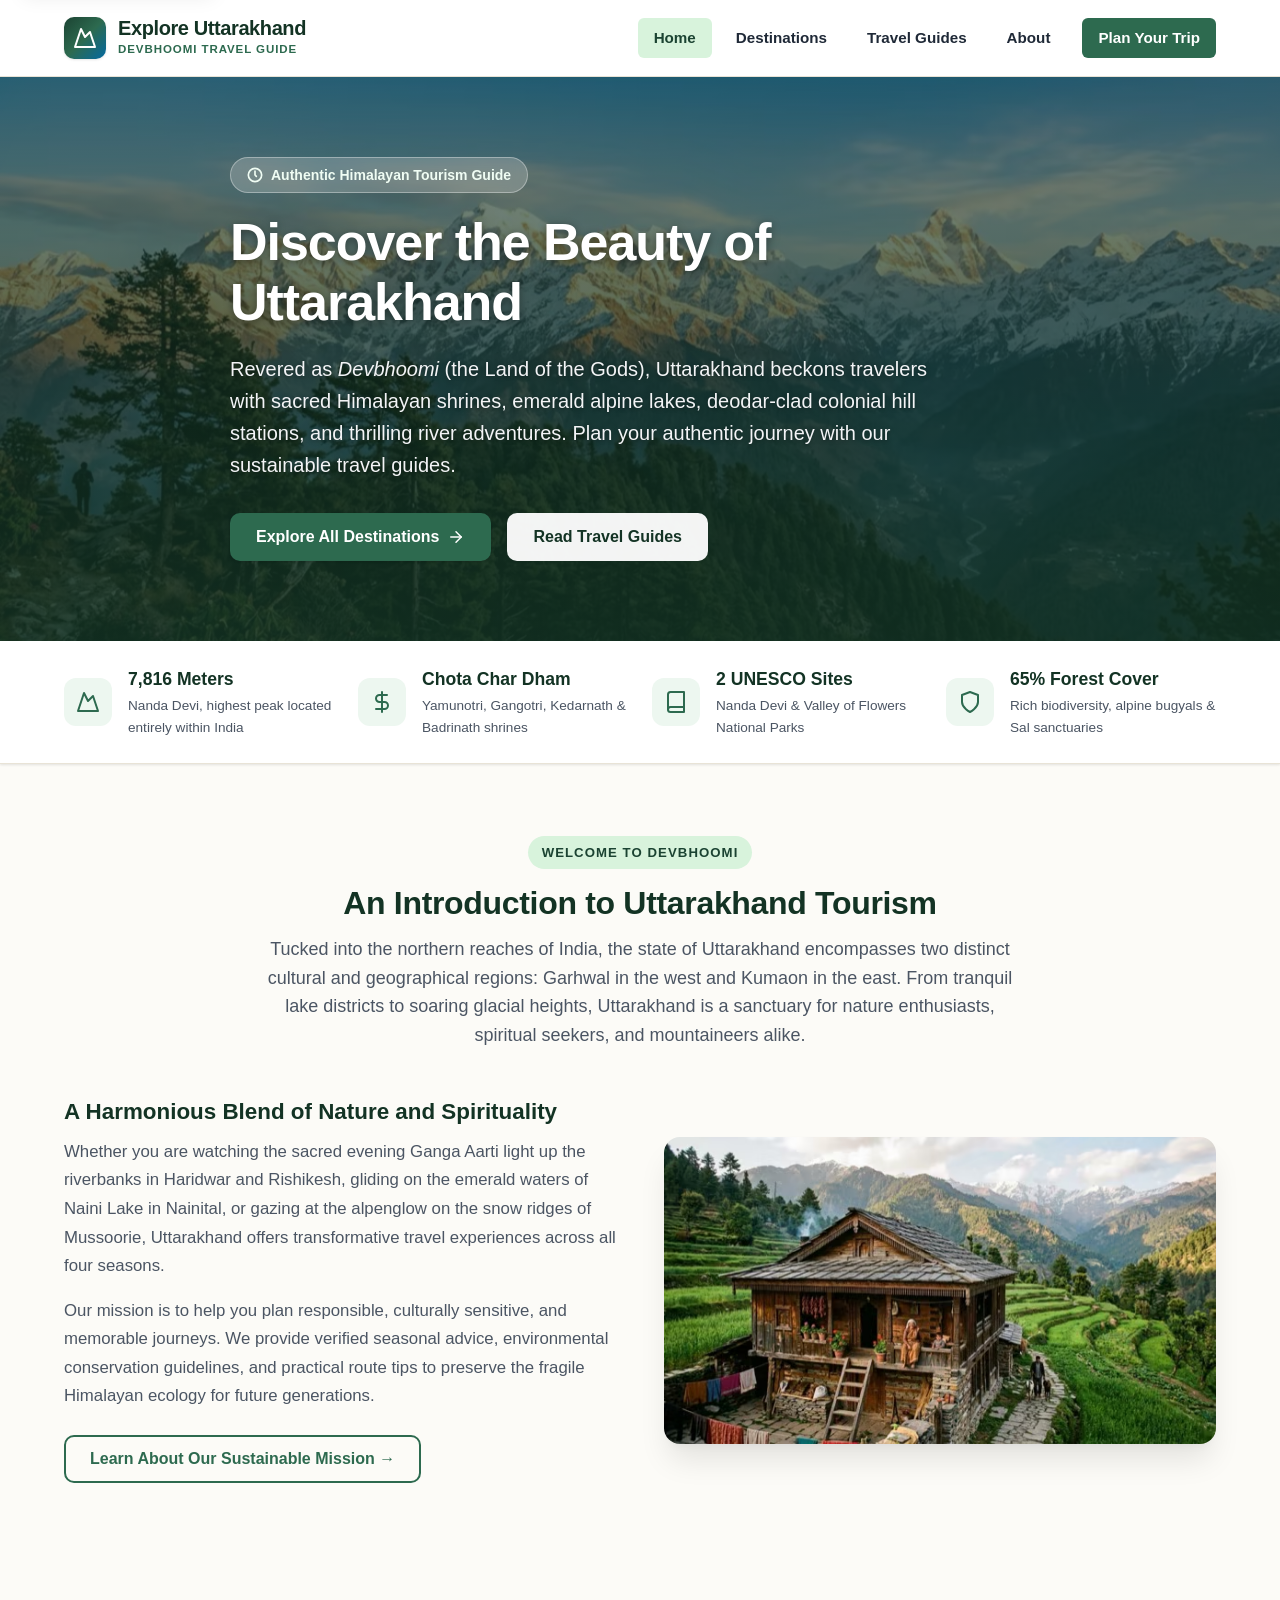
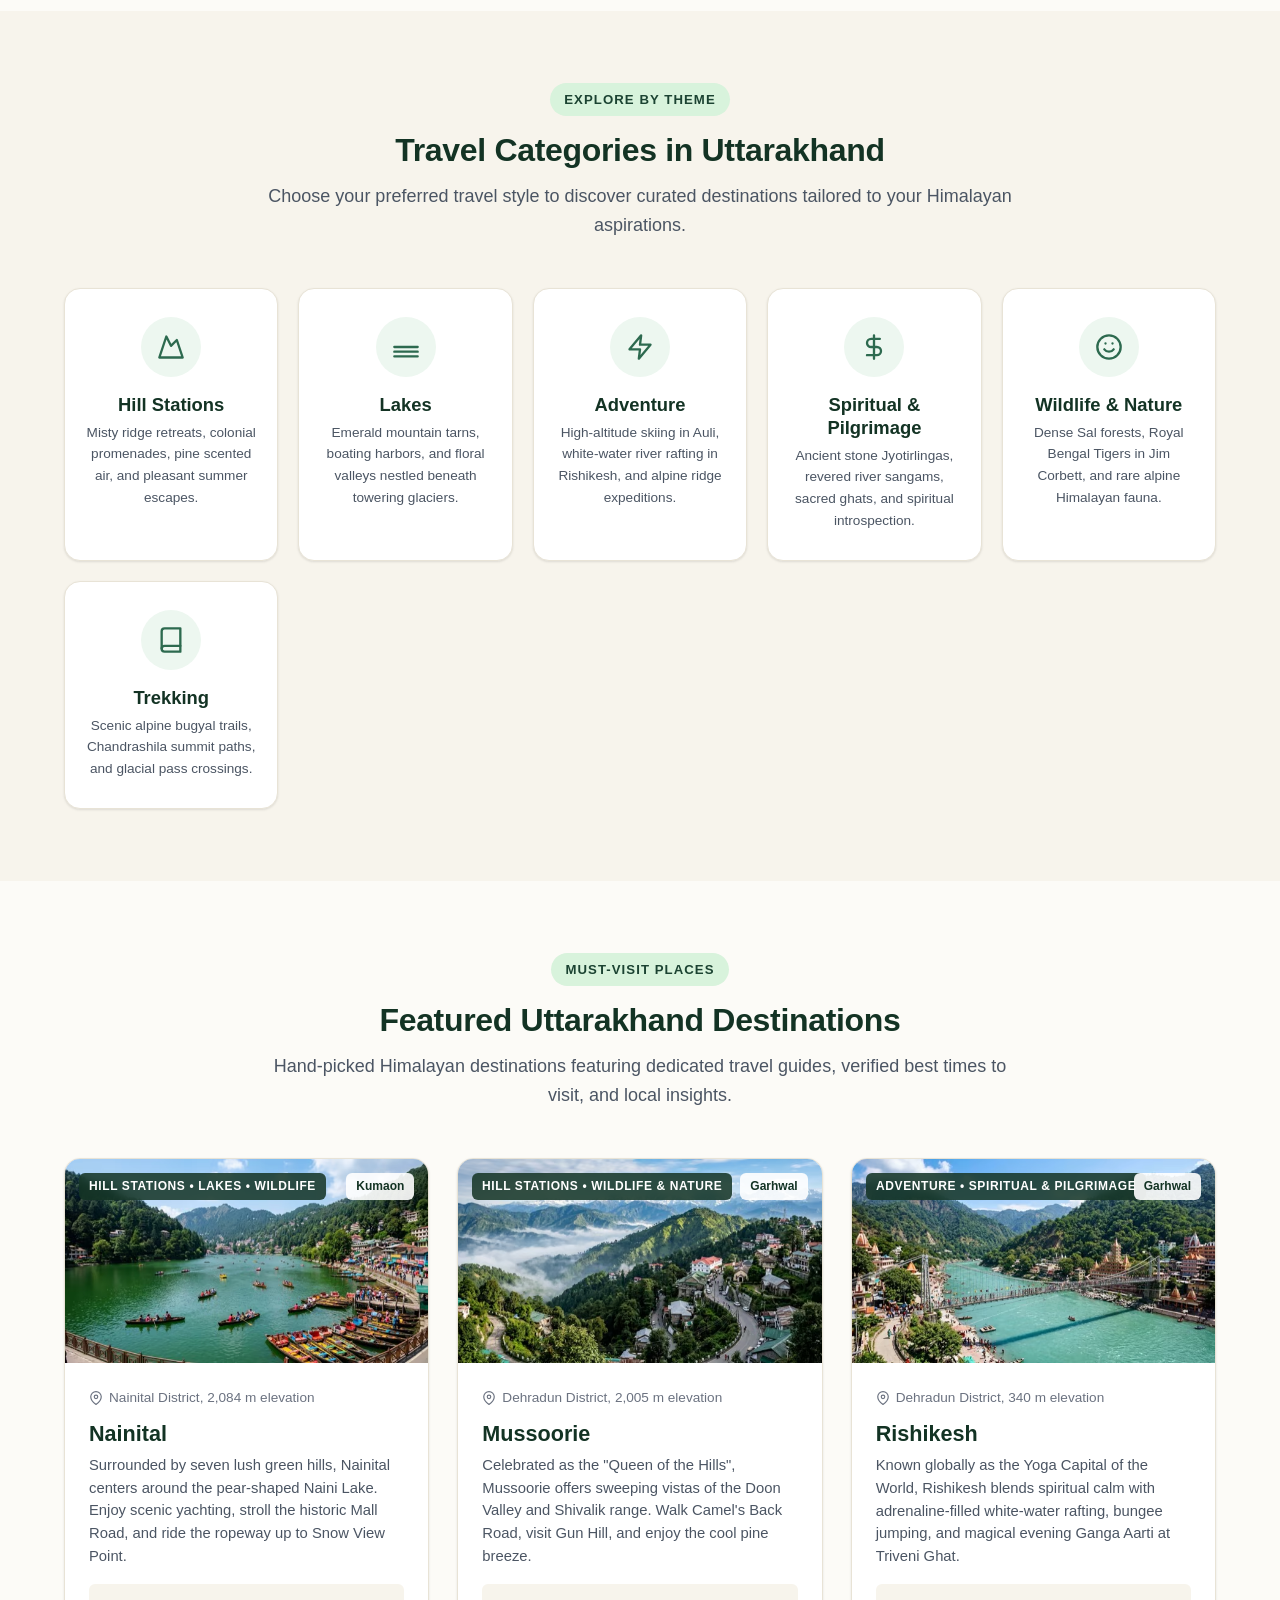
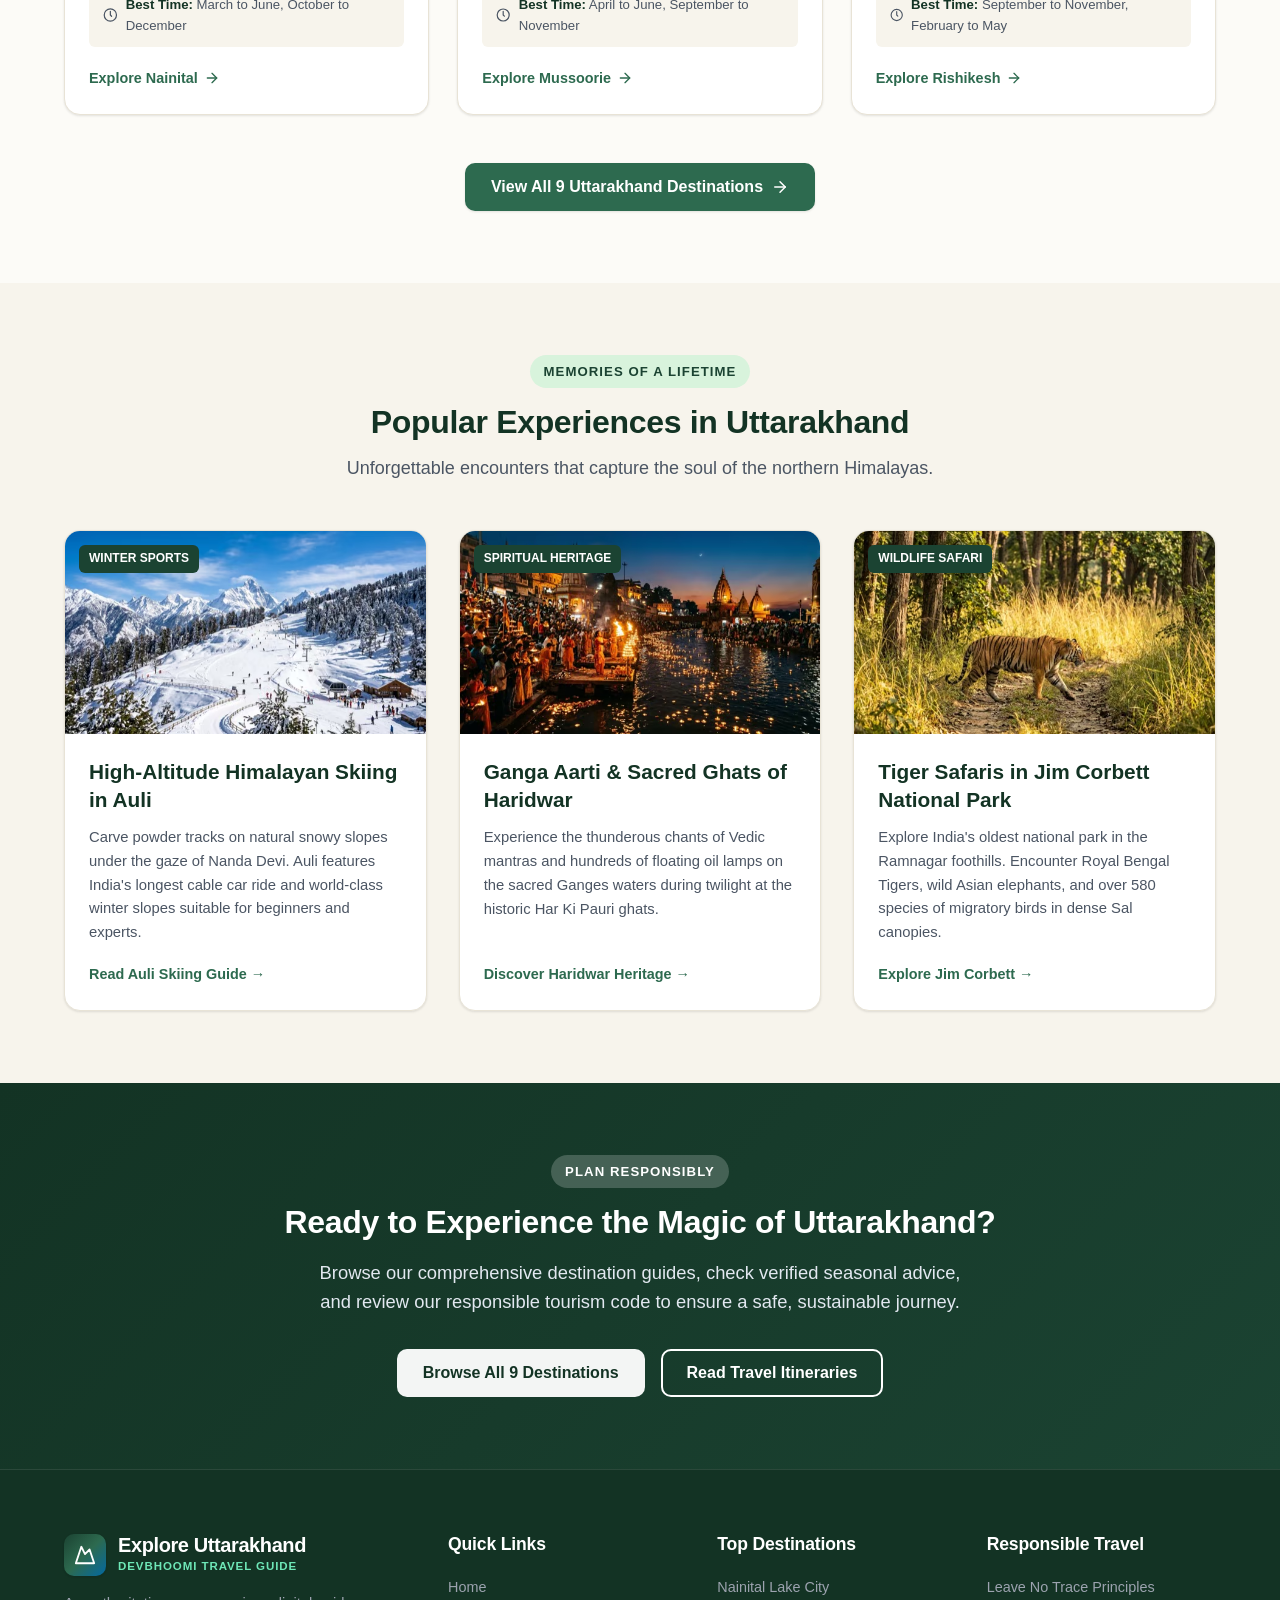
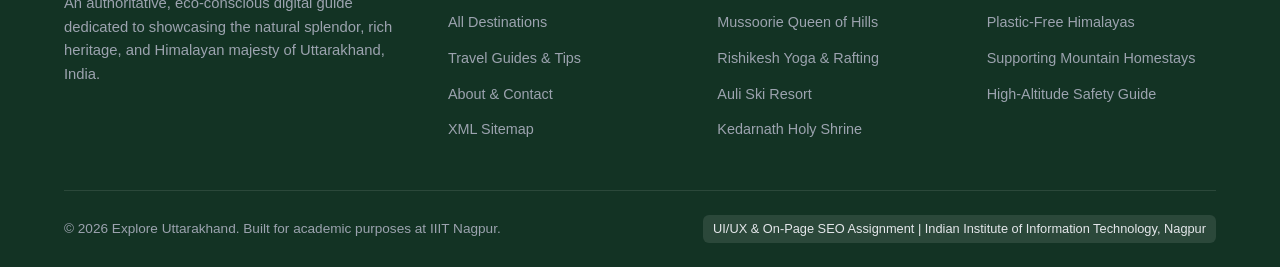
==== commit c483fbc2: "Optimize website image loading" ====
--- a/index.html
+++ b/index.html
@@ -5,29 +5,29 @@
   <meta name="viewport" content="width=device-width, initial-scale=1.0">
   
   <!-- Primary SEO Meta Tags -->
-  <title>Explore Uttarakhand | Official Travel Guide to the Land of the Gods</title>
+  <title>Uttarakhand Travel Guide | Explore Uttarakhand</title>
   <meta name="description" content="Discover the beauty of Uttarakhand with our comprehensive travel guide. Explore Himalayan hill stations, sacred pilgrimage sites, trekking routes, and serene lakes.">
   <meta name="keywords" content="Uttarakhand travel guide, places to visit in Uttarakhand, Uttarakhand tourism, Devbhoomi, Himalayan treks, Nainital, Mussoorie, Rishikesh, Kedarnath">
   <meta name="author" content="Explore Uttarakhand Academic Project Team, IIIT Nagpur">
   <meta name="robots" content="index, follow">
   
-  <!-- Canonical URL (Placeholder for live deployment domain) -->
-  <link rel="canonical" href="https://exploreuttarakhand.example.com/">
+  <!-- Canonical URL -->
+  <link rel="canonical" href="https://explore-uttarakhand-guide.netlify.app/">
 
   <!-- Open Graph / Facebook Meta Tags -->
   <meta property="og:type" content="website">
   <meta property="og:site_name" content="Explore Uttarakhand">
-  <meta property="og:url" content="https://exploreuttarakhand.example.com/">
-  <meta property="og:title" content="Explore Uttarakhand | Official Travel Guide to the Land of the Gods">
+  <meta property="og:url" content="https://explore-uttarakhand-guide.netlify.app/">
+  <meta property="og:title" content="Uttarakhand Travel Guide | Explore Uttarakhand">
   <meta property="og:description" content="Plan your journey across the snow-capped Himalayas, emerald glacial lakes, ancient temples, and roaring rivers of Uttarakhand.">
-  <meta property="og:image" content="https://exploreuttarakhand.example.com/images/hero-himalayas.jpg">
+  <meta property="og:image" content="https://explore-uttarakhand-guide.netlify.app/images/hero-himalayas.jpg">
   <meta property="og:locale" content="en_IN">
 
   <!-- Twitter Card Meta Tags -->
   <meta name="twitter:card" content="summary_large_image">
-  <meta name="twitter:title" content="Explore Uttarakhand | Official Travel Guide">
+  <meta name="twitter:title" content="Uttarakhand Travel Guide | Explore Uttarakhand">
   <meta name="twitter:description" content="Plan your journey across the snow-capped Himalayas, emerald glacial lakes, ancient temples, and roaring rivers of Uttarakhand.">
-  <meta name="twitter:image" content="https://exploreuttarakhand.example.com/images/hero-himalayas.jpg">
+  <meta name="twitter:image" content="https://explore-uttarakhand-guide.netlify.app/images/hero-himalayas.jpg">
 
   <!-- Stylesheet -->
   <link rel="stylesheet" href="css/style.css">
@@ -39,23 +39,23 @@
     "@graph": [
       {
         "@type": "WebSite",
-        "@id": "https://exploreuttarakhand.example.com/#website",
-        "url": "https://exploreuttarakhand.example.com/",
+        "@id": "https://explore-uttarakhand-guide.netlify.app/#website",
+        "url": "https://explore-uttarakhand-guide.netlify.app/",
         "name": "Explore Uttarakhand",
         "description": "Comprehensive travel guide for tourism in Uttarakhand, India.",
         "inLanguage": "en-IN",
         "potentialAction": {
           "@type": "SearchAction",
-          "target": "https://exploreuttarakhand.example.com/destinations.html?search={search_term_string}",
+          "target": "https://explore-uttarakhand-guide.netlify.app/destinations.html?search={search_term_string}",
           "query-input": "required name=search_term_string"
         }
       },
       {
         "@type": "Organization",
-        "@id": "https://exploreuttarakhand.example.com/#organization",
+        "@id": "https://explore-uttarakhand-guide.netlify.app/#organization",
         "name": "Explore Uttarakhand Tourism Project",
-        "url": "https://exploreuttarakhand.example.com/",
-        "logo": "https://exploreuttarakhand.example.com/images/hero-himalayas.jpg",
+        "url": "https://explore-uttarakhand-guide.netlify.app/",
+        "logo": "https://explore-uttarakhand-guide.netlify.app/images/hero-himalayas.jpg",
         "description": "An educational UI/UX and On-Page SEO tourism initiative at the Indian Institute of Information Technology, Nagpur."
       }
     ]
@@ -109,7 +109,22 @@
     <!-- Hero Section -->
     <section class="hero" aria-label="Discover Uttarakhand Hero">
       <div class="hero-bg-wrapper">
-        <img src="images/hero-himalayas.jpg" alt="Golden morning sunlight illuminating snow-capped Himalayan mountain peaks in Uttarakhand with alpine pine trees" class="hero-bg-img" width="1200" height="675" fetchpriority="high">
+        <picture>
+          <source type="image/avif"
+                  srcset="images/hero-himalayas-600w.avif 600w, images/hero-himalayas.avif 1200w"
+                  sizes="100vw">
+          <source type="image/jpeg"
+                  srcset="images/hero-himalayas-600w.jpg 600w, images/hero-himalayas.jpg 1200w"
+                  sizes="100vw">
+          <img src="images/hero-himalayas.jpg"
+               srcset="images/hero-himalayas-600w.jpg 600w, images/hero-himalayas.jpg 1200w"
+               sizes="100vw"
+               alt="Golden morning sunlight illuminating snow-capped Himalayan mountain peaks in Uttarakhand with alpine pine trees"
+               class="hero-bg-img"
+               width="1200"
+               height="675"
+               fetchpriority="high">
+        </picture>
         <div class="hero-overlay"></div>
       </div>
       <div class="container hero-content">
@@ -203,7 +218,21 @@
             </div>
           </div>
           <div class="about-image-wrapper">
-            <img src="images/about-uttarakhand-heritage.jpg" alt="Traditional slate-roofed wooden mountain house nestled in terraced agricultural fields in Uttarakhand" width="1200" height="675" loading="lazy">
+            <picture>
+              <source type="image/avif"
+                      srcset="images/about-uttarakhand-heritage-600w.avif 600w, images/about-uttarakhand-heritage.avif 1200w"
+                      sizes="(max-width: 768px) 100vw, 560px">
+              <source type="image/jpeg"
+                      srcset="images/about-uttarakhand-heritage-600w.jpg 600w, images/about-uttarakhand-heritage.jpg 1200w"
+                      sizes="(max-width: 768px) 100vw, 560px">
+              <img src="images/about-uttarakhand-heritage.jpg"
+                   srcset="images/about-uttarakhand-heritage-600w.jpg 600w, images/about-uttarakhand-heritage.jpg 1200w"
+                   sizes="(max-width: 768px) 100vw, 560px"
+                   alt="Traditional slate-roofed wooden mountain house nestled in terraced agricultural fields in Uttarakhand"
+                   width="1200"
+                   height="675"
+                   loading="lazy">
+            </picture>
           </div>
         </div>
       </div>
@@ -306,7 +335,22 @@
           <!-- Card 1: Nainital -->
           <article class="destination-card">
             <div class="destination-img-wrapper">
-              <img src="images/destination-nainital-lake.jpg" alt="Vibrant colorful wooden rowboats floating peacefully on emerald Naini Lake surrounded by forested hill slopes" class="destination-img" width="1200" height="675" loading="lazy">
+              <picture>
+                <source type="image/avif"
+                        srcset="images/destination-nainital-lake-600w.avif 600w, images/destination-nainital-lake.avif 1200w"
+                        sizes="(max-width: 768px) 100vw, (max-width: 1200px) 50vw, 380px">
+                <source type="image/jpeg"
+                        srcset="images/destination-nainital-lake-600w.jpg 600w, images/destination-nainital-lake.jpg 1200w"
+                        sizes="(max-width: 768px) 100vw, (max-width: 1200px) 50vw, 380px">
+                <img src="images/destination-nainital-lake.jpg"
+                     srcset="images/destination-nainital-lake-600w.jpg 600w, images/destination-nainital-lake.jpg 1200w"
+                     sizes="(max-width: 768px) 100vw, (max-width: 1200px) 50vw, 380px"
+                     alt="Vibrant colorful wooden rowboats floating peacefully on emerald Naini Lake surrounded by forested hill slopes"
+                     class="destination-img"
+                     width="1200"
+                     height="675"
+                     loading="lazy">
+              </picture>
               <span class="destination-badge">Hill Stations • Lakes • Wildlife</span>
               <span class="destination-region">Kumaon</span>
             </div>
@@ -337,7 +381,22 @@
           <!-- Card 2: Mussoorie -->
           <article class="destination-card">
             <div class="destination-img-wrapper">
-              <img src="images/destination-mussoorie-hills.jpg" alt="Picturesque hill town of Mussoorie overlooking misty mountain valleys and distant snow-clad Himalayan peaks" class="destination-img" width="1200" height="675" loading="lazy">
+              <picture>
+                <source type="image/avif"
+                        srcset="images/destination-mussoorie-hills-600w.avif 600w, images/destination-mussoorie-hills.avif 1200w"
+                        sizes="(max-width: 768px) 100vw, (max-width: 1200px) 50vw, 380px">
+                <source type="image/jpeg"
+                        srcset="images/destination-mussoorie-hills-600w.jpg 600w, images/destination-mussoorie-hills.jpg 1200w"
+                        sizes="(max-width: 768px) 100vw, (max-width: 1200px) 50vw, 380px">
+                <img src="images/destination-mussoorie-hills.jpg"
+                     srcset="images/destination-mussoorie-hills-600w.jpg 600w, images/destination-mussoorie-hills.jpg 1200w"
+                     sizes="(max-width: 768px) 100vw, (max-width: 1200px) 50vw, 380px"
+                     alt="Picturesque hill town of Mussoorie overlooking misty mountain valleys and distant snow-clad Himalayan peaks"
+                     class="destination-img"
+                     width="1200"
+                     height="675"
+                     loading="lazy">
+              </picture>
               <span class="destination-badge">Hill Stations • Wildlife & Nature</span>
               <span class="destination-region">Garhwal</span>
             </div>
@@ -368,7 +427,22 @@
           <!-- Card 3: Rishikesh -->
           <article class="destination-card">
             <div class="destination-img-wrapper">
-              <img src="images/destination-rishikesh-ganga.jpg" alt="Iconic suspension bridge stretching across the turquoise holy Ganga river flanked by temples and green Himalayan hills in Rishikesh" class="destination-img" width="1200" height="675" loading="lazy">
+              <picture>
+                <source type="image/avif"
+                        srcset="images/destination-rishikesh-ganga-600w.avif 600w, images/destination-rishikesh-ganga.avif 1200w"
+                        sizes="(max-width: 768px) 100vw, (max-width: 1200px) 50vw, 380px">
+                <source type="image/jpeg"
+                        srcset="images/destination-rishikesh-ganga-600w.jpg 600w, images/destination-rishikesh-ganga.jpg 1200w"
+                        sizes="(max-width: 768px) 100vw, (max-width: 1200px) 50vw, 380px">
+                <img src="images/destination-rishikesh-ganga.jpg"
+                     srcset="images/destination-rishikesh-ganga-600w.jpg 600w, images/destination-rishikesh-ganga.jpg 1200w"
+                     sizes="(max-width: 768px) 100vw, (max-width: 1200px) 50vw, 380px"
+                     alt="Iconic suspension bridge stretching across the turquoise holy Ganga river flanked by temples and green Himalayan hills in Rishikesh"
+                     class="destination-img"
+                     width="1200"
+                     height="675"
+                     loading="lazy">
+              </picture>
               <span class="destination-badge">Adventure • Spiritual & Pilgrimage</span>
               <span class="destination-region">Garhwal</span>
             </div>
@@ -420,7 +494,22 @@
           
           <div class="guide-card">
             <div class="guide-img-box">
-              <img src="images/destination-auli-snow.jpg" alt="Snowboarders and skiers on snowy slopes of Auli ski resort in winter" class="guide-img" width="1200" height="675" loading="lazy">
+              <picture>
+                <source type="image/avif"
+                        srcset="images/destination-auli-snow-600w.avif 600w, images/destination-auli-snow.avif 1200w"
+                        sizes="(max-width: 768px) 100vw, (max-width: 1200px) 50vw, 380px">
+                <source type="image/jpeg"
+                        srcset="images/destination-auli-snow-600w.jpg 600w, images/destination-auli-snow.jpg 1200w"
+                        sizes="(max-width: 768px) 100vw, (max-width: 1200px) 50vw, 380px">
+                <img src="images/destination-auli-snow.jpg"
+                     srcset="images/destination-auli-snow-600w.jpg 600w, images/destination-auli-snow.jpg 1200w"
+                     sizes="(max-width: 768px) 100vw, (max-width: 1200px) 50vw, 380px"
+                     alt="Snowboarders and skiers on snowy slopes of Auli ski resort in winter"
+                     class="guide-img"
+                     width="1200"
+                     height="675"
+                     loading="lazy">
+              </picture>
               <span class="guide-category-tag">Winter Sports</span>
             </div>
             <div class="guide-body">
@@ -434,7 +523,22 @@
 
           <div class="guide-card">
             <div class="guide-img-box">
-              <img src="images/destination-haridwar-ghat.jpg" alt="Har Ki Pauri ghat glowing with evening diyas and oil lamps during holy Ganga Aarti" class="guide-img" width="1200" height="675" loading="lazy">
+              <picture>
+                <source type="image/avif"
+                        srcset="images/destination-haridwar-ghat-600w.avif 600w, images/destination-haridwar-ghat.avif 1200w"
+                        sizes="(max-width: 768px) 100vw, (max-width: 1200px) 50vw, 380px">
+                <source type="image/jpeg"
+                        srcset="images/destination-haridwar-ghat-600w.jpg 600w, images/destination-haridwar-ghat.jpg 1200w"
+                        sizes="(max-width: 768px) 100vw, (max-width: 1200px) 50vw, 380px">
+                <img src="images/destination-haridwar-ghat.jpg"
+                     srcset="images/destination-haridwar-ghat-600w.jpg 600w, images/destination-haridwar-ghat.jpg 1200w"
+                     sizes="(max-width: 768px) 100vw, (max-width: 1200px) 50vw, 380px"
+                     alt="Har Ki Pauri ghat glowing with evening diyas and oil lamps during holy Ganga Aarti"
+                     class="guide-img"
+                     width="1200"
+                     height="675"
+                     loading="lazy">
+              </picture>
               <span class="guide-category-tag">Spiritual Heritage</span>
             </div>
             <div class="guide-body">
@@ -448,7 +552,22 @@
 
           <div class="guide-card">
             <div class="guide-img-box">
-              <img src="images/experience-corbett-wildlife.jpg" alt="Bengal tiger walking along forested track in Jim Corbett National Park" class="guide-img" width="1200" height="675" loading="lazy">
+              <picture>
+                <source type="image/avif"
+                        srcset="images/experience-corbett-wildlife-600w.avif 600w, images/experience-corbett-wildlife.avif 1200w"
+                        sizes="(max-width: 768px) 100vw, (max-width: 1200px) 50vw, 380px">
+                <source type="image/jpeg"
+                        srcset="images/experience-corbett-wildlife-600w.jpg 600w, images/experience-corbett-wildlife.jpg 1200w"
+                        sizes="(max-width: 768px) 100vw, (max-width: 1200px) 50vw, 380px">
+                <img src="images/experience-corbett-wildlife.jpg"
+                     srcset="images/experience-corbett-wildlife-600w.jpg 600w, images/experience-corbett-wildlife.jpg 1200w"
+                     sizes="(max-width: 768px) 100vw, (max-width: 1200px) 50vw, 380px"
+                     alt="Bengal tiger walking along forested track in Jim Corbett National Park"
+                     class="guide-img"
+                     width="1200"
+                     height="675"
+                     loading="lazy">
+              </picture>
               <span class="guide-category-tag">Wildlife Safari</span>
             </div>
             <div class="guide-body">
--- a/css/style.css
+++ b/css/style.css
@@ -149,6 +149,10 @@
   color: var(--color-sky-deep);
 }
 
+picture {
+  display: contents;
+}
+
 img {
   max-width: 100%;
   height: auto;
